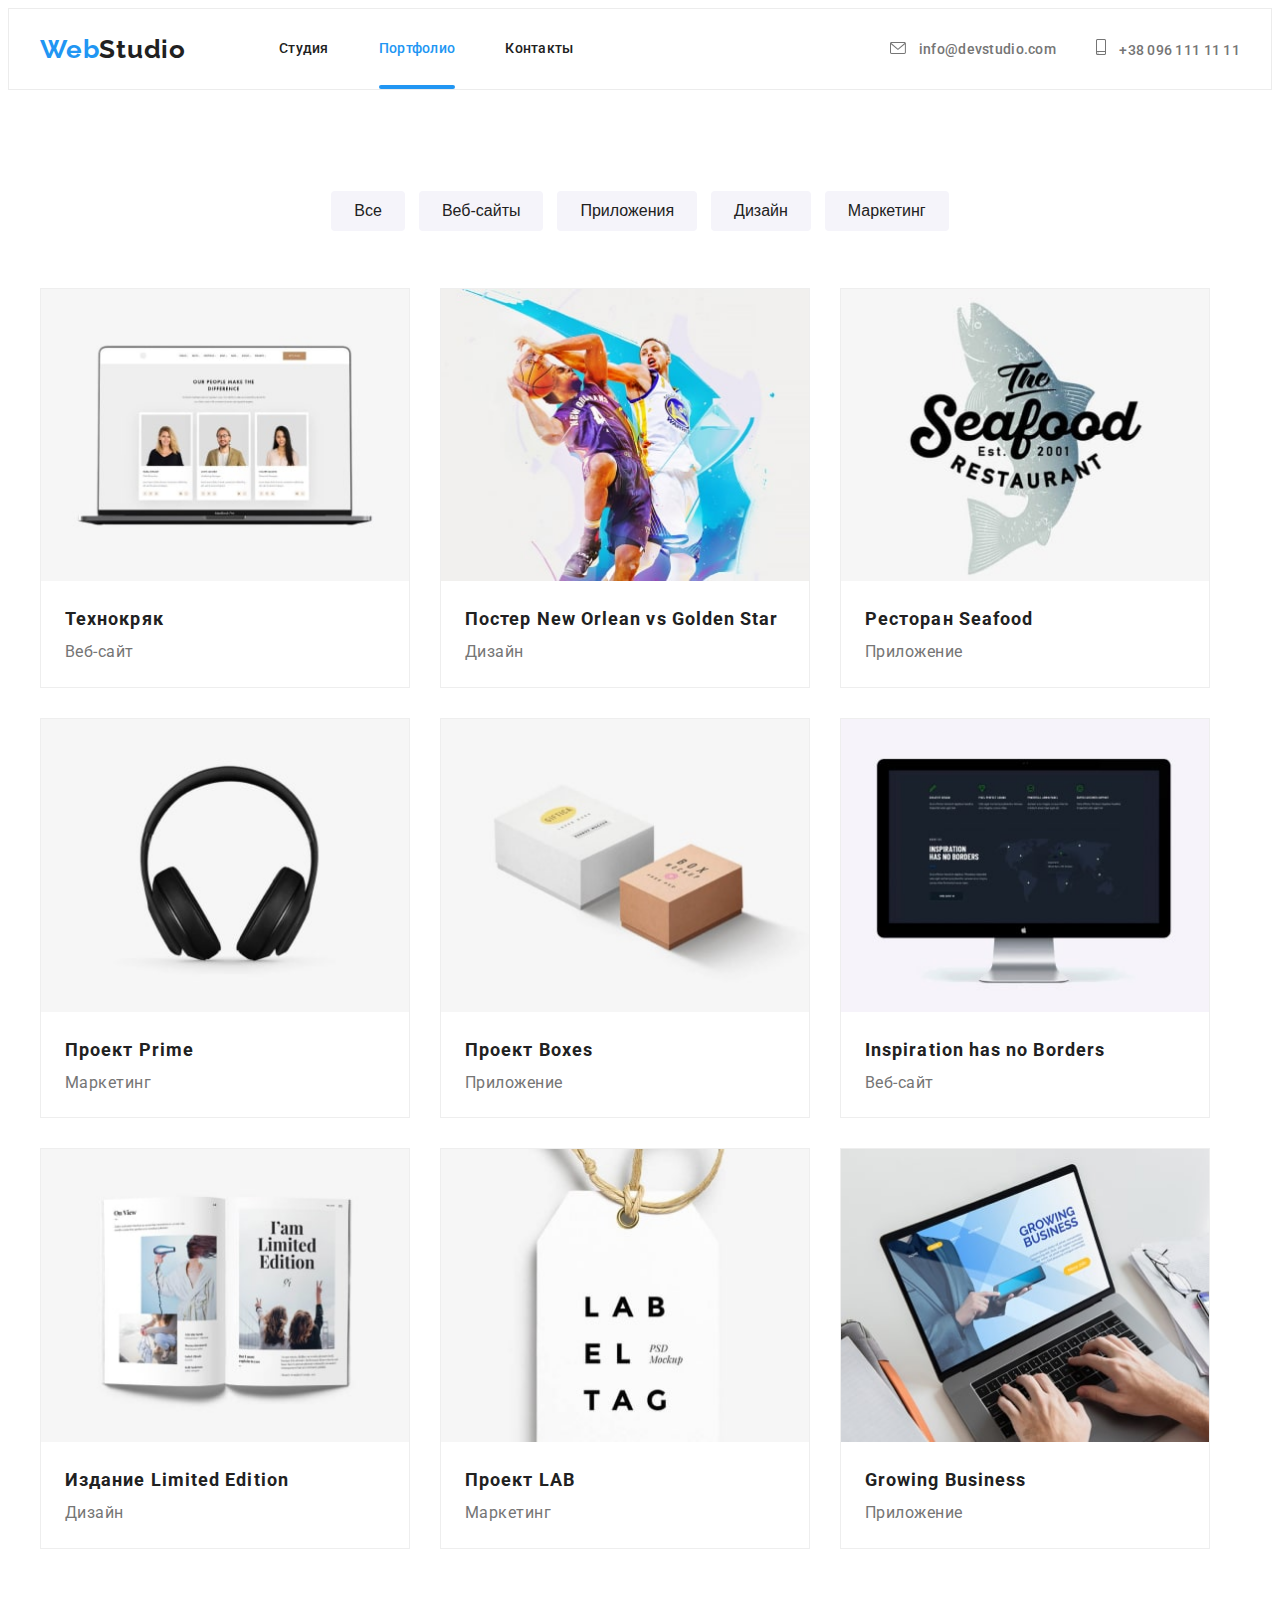
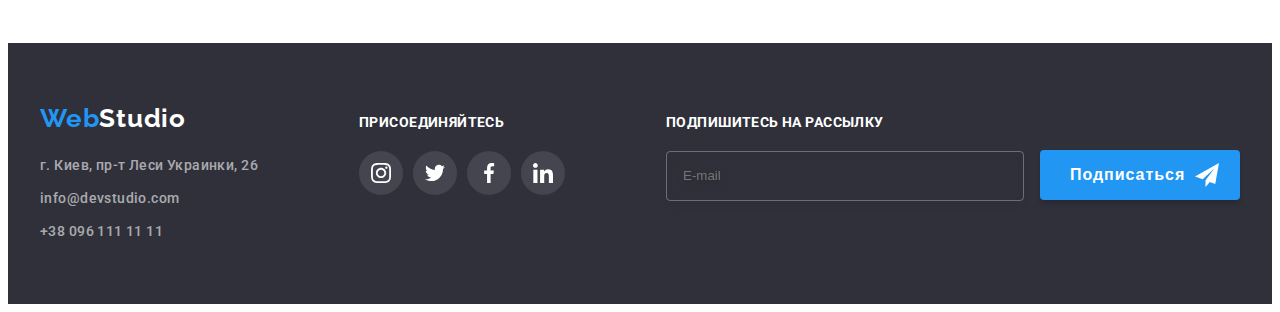
==== portfolio.html @ d4e0e96f "progress" ====
<!DOCTYPE html>
<html lang="ru">
<head>
    <meta charset="UTF-8">
    <meta http-equiv="X-UA-Compatible" content="IE=edge">
    <meta name="viewport" content="width=device-width, initial-scale=1.0">
    <title>WebStudio</title>
    <link rel="preconnect" href="https://fonts.googleapis.com">
    <link rel="preconnect" href="https://fonts.gstatic.com" crossorigin>
    <link
        href="https://fonts.googleapis.com/css2?family=Raleway:wght@700&family=Roboto:wght@400;500;700;900&display=swap"
        rel="stylesheet">
        <link rel="stylesheet" href="https://cdnjs.cloudflare.com/ajax/libs/modern-normalize/1.1.0/modern-normalize.min.css"
            integrity="sha512-wpPYUAdjBVSE4KJnH1VR1HeZfpl1ub8YT/NKx4PuQ5NmX2tKuGu6U/JRp5y+Y8XG2tV+wKQpNHVUX03MfMFn9Q=="
            crossorigin="anonymous" referrerpolicy="no-referrer" />
    <link rel="stylesheet" href="./css/main.min.css">
</head>
    <body class="body">
        <!----------------------------HEADER---------------------------->
        <header class="header">
            <nav class="header__container container">
                <a class="logo">Web<span class="logo__dark">Studio</span></a>
                <ul class="menu-nav">
                    <li class="menu-nav__item"><a href="./index.html" class="menu-nav__link">Студия</a></li>
                    <li class="menu-nav__item"><a href="" class="menu-nav__link --current">Портфолио</a></li>
                    <li class="menu-nav__item"><a href="" class="menu-nav__link">Контакты</a></li>
                </ul>
                <ul class="contacts">
                    <li class="contacts__item">
                        <a class="contacts__link" href="mailto:info@devstudio.com">
                            <svg class="contacts__icon" width=16px height=12px>
                                <use href="./images/icons.svg#icon-envelope"></use>
                            </svg>
                            info@devstudio.com
                        </a>
                    </li>
                    <li class="contacts__item">
                        <a class="contacts__link" href="tel:+380961111111">
                            <svg class="contacts__icon" width=10 height=16>
                                <use href="./images/icons.svg#icon-smartphone"></use>
                            </svg>
                            +38 096 111 11 11
                        </a>
                    </li>
                </ul>
                <button class="open-menu-btn">
                    <svg width=40px height=40px aria-label="Переключатель мобильного меню">
                        <use class="icon-menu" href="./images/icons.svg#icon-menu"></use>
                    </svg>
                </button>
            </nav>
            <div class="mob-menu is-hidden">
                <div class="container">
                    <div class="top-mob-menu">
                        <button class="close-menu-btn">
                            <svg width=40px height=40px aria-label="Переключатель мобильного меню">
                                <use class="icon-menu" href="./images/icons.svg#icon-close"></use>
                            </svg>
                        </button>
                        <ul class="mob-menu__list">
                            <li class="mob-menu__item"><a href="./index.html" class="mob-menu__link">Студия</a></li>
                            <li class="mob-menu__item"><a href="" class="mob-menu__link --current">Портфолио</a></li>
                            <li class="mob-menu__item"><a href="" class="mob-menu__link">Контакты</a></li>
                        </ul>
                    </div>
                    <div class="bottom-mob-menu">
                        <ul class="mob-contacts__list">
                            <li class="mob-contacts__item">
                                <a class="mob-contacts__link" href="tel:+380961111111">
                                    <span class="mob-contacts__tel"> +38 096 111 11 11</span>
                                </a>
                            </li>
                            <li class="mob-contacts__item">
                                <a class="mob-contacts__link" href="mailto:info@devstudio.com">
                                    info@devstudio.com
                                </a>
                            </li>
                        </ul>
                        <ul class="mob-soc__list">
                            <li class="mob-soc__item">
                                <a class="mob-soc__link" href="">Instagram</a>
                            </li>
                            <li class="mob-soc__item">
                                <a class="mob-soc__link" href="">Twitter</a>
                            </li>
                            <li class="mob-soc__item">
                                <a class="mob-soc__link" href="">Facebook</a>
                            </li>
                            <li class="mob-soc__item">
                                <a class="mob-soc__link" href="">Linkedin</a>
                            </li>
                        </ul>
                    </div>
                </div>
            </div>
        </header>
        <!----------------------------FUNCTIONS---------------------------->
            <section class="section">
                <div class="container">
                    <h1 class="hidden-title">Функции</h1>
                    <ul class="functions">
                        <li class="functions__item"><button class="functions__button" type="button">Все</button></li>
                        <li class="functions__item"><button class="functions__button" type="button">Веб-сайты</button></li>
                        <li class="functions__item"><button class="functions__button" type="button">Приложения</button></li>
                        <li class="functions__item"><button class="functions__button" type="button">Дизайн</button></li>
                        <li class="functions__item"><button class="functions__button" type="button">Маркетинг</button></li>
                    </ul>
                    <!----------------------------PROJECTS---------------------------->
                    
                    <ul class="projects">
                        <li class="projects__item">
                            <a href="" class="projects__link" type="button">
                                <div class="projects__wrap">
                                    <picture>
                                <source srcset="
                                    ./images/webpage-img.jpg 1x,
                                    ./images/project1-2x.jpg 2x
                                    " 
                                    media="(min-with:1200px)" />
                                <source srcset="
                                    ./images/project1-tab-1x.jpg 1x,
                                    ./images/project1-tab-2x.jpg 2x" 
                                    media="(min-with:768px)" />
                                <source srcset="
                                    ./images/project1-mob-1x.jpg 1x,
                                    ./images/project1-mob-2x.jpg 2x" 
                                    media="(min-with:320px)" />
                            </picture>
                                    <img 
                                    srcset="
                                    ./images/webpage-img.jpg 1x,
                                    ./images/project1-2x.jpg 2x"
                                    src="./images/webpage-img.jpg" alt="Веб-сайт" width="370" height="294">
                                    <p class="projects__description-text">Lorem ipsum, dolor sit amet consectetur adipisicing elit.
                                        Molestiae laudantium minus enim natus suscipit illum.
                                        Odio eum asperiores necessitatibus!</p>
                                </div>
                                <div class="projects__feature">
                                    <h3 class="projects__title">Технокряк</h3>
                                    <p class="projects__text">Веб-сайт</p>
                                </div>
                            </a>
                        </li>
                        <li class="projects__item">
                            <a href="" class="projects__link" type="button">
                                <div class="projects__wrap">
                                    <picture>
                                <source srcset="
                                    ./images/design-img.jpg 1x,
                                    ./images/project2-2x.jpg 2x
                                    " 
                                    media="(min-with:1200px)" />
                                <source srcset="
                                    ./images/project2-tab-1x.jpg 1x,
                                    ./images/project2-tab-2x.jpg 2x" 
                                    media="(min-with:768px)" />
                                <source srcset="
                                    ./images/project2-mob-1x.jpg 1x,
                                    ./images/project2-mob-2x.jpg 2x" 
                                    media="(min-with:320px)" />
                            </picture>
                                    <img 
                                    srcset="
                                    ./images/design-img.jpg 1x,
                                    ./images/project2-2x.jpg 2x"
                                    src="./images/design-img.jpg" alt="Дизайн" width="370" height="294">
                                    <p class="projects__description-text">Lorem ipsum, dolor sit amet consectetur adipisicing elit.
                                        Molestiae laudantium minus enim natus suscipit illum.
                                        Odio eum asperiores necessitatibus!</p>
                                </div>
                                <div class="projects__feature">
                                    <h3 class="projects__title">Постер New Orlean vs Golden Star</h3>
                                    <p class="projects__text">Дизайн</p>
                                </div>
                            </a>
                        </li>
                        <li class="projects__item">
                            <a href="" class="projects__link" type="button">
                                <div class="projects__wrap">
                                    <picture>
                                <source srcset="
                                    ./images/app-img.jpg 1x,
                                    ./images/project3-2x.jpg 2x
                                    " 
                                    media="(min-with:1200px)" />
                                <source srcset="
                                    ./images/project3-tab-1x.jpg 1x,
                                    ./images/project3-tab-2x.jpg 2x" 
                                    media="(min-with:768px)" />
                                <source srcset="
                                    ./images/project3-mob-1x.jpg 1x,
                                    ./images/project3-mob-2x.jpg 2x" 
                                    media="(min-with:320px)" />
                            </picture>
                                    <img 
                                    srcset="
                                    ./images/app-img.jpg 1x,
                                    ./images/project3-2x.jpg 2x"
                                    src="./images/app-img.jpg" alt="Приложение" width="370" height="294">
                                    <p class="projects__description-text">Lorem ipsum, dolor sit amet consectetur adipisicing elit.
                                        Molestiae laudantium minus enim natus suscipit illum.
                                        Odio eum asperiores necessitatibus!</p>
                                </div>
                                <div class="projects__feature">
                                    <h3 class="projects__title">Ресторан Seafood</h3>
                                    <p class="projects__text">Приложение</p>
                                </div>
                            </a>
                        </li>
                        <li class="projects__item">
                            <a href="" class="projects__link" type="button">
                                <div class="projects__wrap">
                                    <picture>
                                <source srcset="
                                    ./images/marketing-img.jpg 1x,
                                    ./images/project4-2x.jpg 2x
                                    " 
                                    media="(min-with:1200px)" />
                                <source srcset="
                                    ./images/project4-tab-1x.jpg 1x,
                                    ./images/project4-tab-2x.jpg 2x" 
                                    media="(min-with:768px)" />
                                <source srcset="
                                    ./images/project4-mob-1x.jpg 1x,
                                    ./images/project4-mob-2x.jpg 2x" 
                                    media="(min-with:320px)" />
                            </picture>
                                    <img 
                                    srcset="
                                    ./images/marketing-img.jpg 1x,
                                    ./images/project4-2x.jpg 2x"
                                    src="./images/marketing-img.jpg" alt="Маркетинг" width="370" height="294">
                                    <p class="projects__description-text">Lorem ipsum, dolor sit amet consectetur adipisicing elit.
                                        Molestiae laudantium minus enim natus suscipit illum.
                                        Odio eum asperiores necessitatibus!</p>
                                </div>
                                <div class="projects__feature">
                                    <h3 class="projects__title">Проект Prime</h3>
                                    <p class="projects__text">Маркетинг</p>
                                </div>
                            </a>
                        </li>
                        <li class="projects__item">
                            <a href="" class="projects__link" type="button">
                                <div class="projects__wrap">
                                    <picture>
                                <source srcset="
                                    ./images/app2-img.jpg 1x,
                                    ./images/project5-2x.jpg 2x
                                    " 
                                    media="(min-with:1200px)" />
                                <source srcset="
                                    ./images/project5-tab-1x.jpg 1x,
                                    ./images/project5-tab-2x.jpg 2x" 
                                    media="(min-with:768px)" />
                                <source srcset="
                                    ./images/project5-mob-1x.jpg 1x,
                                    ./images/project5-mob-2x.jpg 2x" 
                                    media="(min-with:320px)" />
                            </picture>
                                    <img 
                                    srcset="
                                    ./images/app2-img.jpg 1x,
                                    ./images/project5-2x.jpg 2x"
                                    src="./images/app2-img.jpg" alt="Приложение" width="370" height="294">
                                    <p class="projects__description-text">Lorem ipsum, dolor sit amet consectetur adipisicing elit.
                                        Molestiae laudantium minus enim natus suscipit illum.
                                        Odio eum asperiores necessitatibus!</p>
                                </div>
                                <div class="projects__feature">
                                    <h3 class="projects__title">Проект Boxes</h3>
                                    <p class="projects__text">Приложение</p>
                                </div>
                            </a>
                        </li>
                        <li class="projects__item">
                            <a href="" class="projects__link" type="button">
                                <div class="projects__wrap">
                                    <picture>
                                <source srcset="
                                    ./images/webpage2-img.jpg 1x,
                                    ./images/project6-2x.jpg 2x
                                    " 
                                    media="(min-with:1200px)" />
                                <source srcset="
                                    ./images/project6-tab-1x.jpg 1x,
                                    ./images/project6-tab-2x.jpg 2x" 
                                    media="(min-with:768px)" />
                                <source srcset="
                                    ./images/project6-mob-1x.jpg 1x,
                                    ./images/project6-mob-2x.jpg 2x" 
                                    media="(min-with:320px)" />
                            </picture>
                                    <img 
                                    srcset="
                                    ./images/webpage2-img.jpg 1x,
                                    ./images/project6-2x.jpg 2x"
                                    src="./images/webpage2-img.jpg" alt="Ольга Репина" width="370" height="294">
                                    <p class="projects__description-text">Lorem ipsum, dolor sit amet consectetur adipisicing elit.
                                        Molestiae laudantium minus enim natus suscipit illum.
                                        Odio eum asperiores necessitatibus!</p>
                                </div>
                                <div class="projects__feature">
                                    <h3 class="projects__title">Inspiration has no Borders</h3>
                                    <p class="projects__text">Веб-сайт</p>
                                </div>
                            </a>
                        </li>
                        <li class="projects__item">
                            <a href="" class="projects__link" type="button">
                                <div class="projects__wrap">
                                    <picture>
                                <source srcset="
                                    ./images/design2-img.jpg 1x,
                                    ./images/project7-2x.jpg 2x
                                    " 
                                    media="(min-with:1200px)" />
                                <source srcset="
                                    ./images/project7-tab-1x.jpg 1x,
                                    ./images/project7-tab-2x.jpg 2x" 
                                    media="(min-with:768px)" />
                                <source srcset="
                                    ./images/project7-mob-1x.jpg 1x,
                                    ./images/project7-mob-2x.jpg 2x" 
                                    media="(min-with:320px)" />
                            </picture>
                                    <img 
                                    srcset="
                                    ./images/design2-img.jpg 1x,
                                    ./images/project7-2x.jpg 2x"
                                    src="./images/design2-img.jpg" alt="Дизайн" width="370" height="294">
                                    <p class="projects__description-text">Lorem ipsum, dolor sit amet consectetur adipisicing elit.
                                        Molestiae laudantium minus enim natus suscipit illum.
                                        Odio eum asperiores necessitatibus!</p>
                                </div>
                                <div class="projects__feature">
                                    <h3 class="projects__title">Издание Limited Edition</h3>
                                    <p class="projects__text">Дизайн</p>
                                </div>
                            </a>
                        </li>
                        <li class="projects__item">
                            <a href="" class="projects__link" type="button">
                                <div class="projects__wrap">
                                    <picture>
                                <source srcset="
                                    ./images/marketing2-img.jpg 1x,
                                    ./images/project8-2x.jpg 2x
                                    " 
                                    media="(min-with:1200px)" />
                                <source srcset="
                                    ./images/project8-tab-1x.jpg 1x,
                                    ./images/project8-tab-2x.jpg 2x" 
                                    media="(min-with:768px)" />
                                <source srcset="
                                    ./images/project8-mob-1x.jpg 1x,
                                    ./images/project8-mob-2x.jpg 2x" 
                                    media="(min-with:320px)" />
                            </picture>
                                    <img 
                                    srcset="
                                    ./images/marketing2-img.jpg 1x,
                                    ./images/project8-2x.jpg 2x"
                                    src="./images/marketing2-img.jpg" alt="Маркетинг" width="370" height="294">
                                    <p class="projects__description-text">Lorem ipsum, dolor sit amet consectetur adipisicing elit.
                                        Molestiae laudantium minus enim natus suscipit illum.
                                        Odio eum asperiores necessitatibus!</p>
                                </div>
                                <div class="projects__feature">
                                    <h3 class="projects__title">Проект LAB</h3>
                                    <p class="projects__text">Маркетинг</p>
                                </div>
                            </a>
                        </li>
                        <li class="projects__item">
                            <a href="" class="projects__link" type="button">
                                <div class="projects__wrap">
                                    <picture>
                                <source srcset="
                                    ./images/app3-img.jpg 1x,
                                    ./images/project9-2x.jpg 2x
                                    " 
                                    media="(min-with:1200px)" />
                                <source srcset="
                                    ./images/project9-tab-1x.jpg 1x,
                                    ./images/project9-tab-2x.jpg 2x" 
                                    media="(min-with:768px)" />
                                <source srcset="
                                    ./images/project9-mob-1x.jpg 1x,
                                    ./images/project9-mob-2x.jpg 2x" 
                                    media="(min-with:320px)" />
                            </picture>
                                    <img                                    
                                    srcset="
                                    ./images/app3-img.jpg 1x,
                                    ./images/project9-2x.jpg 2x"
                                    src="./images/app3-img.jpg" alt="Приложение" width="370" height="294">
                                    <p class="projects__description-text">Lorem ipsum, dolor sit amet consectetur adipisicing elit.
                                        Molestiae laudantium minus enim natus suscipit illum.
                                        Odio eum asperiores necessitatibus!</p>
                                </div>
                                <div class="projects__feature">
                                    <h3 class="projects__title">Growing Business</h3>
                                    <p class="projects__text">Приложение</p>
                                </div>
                            </a>
                        </li>
                    </ul>
                    </div>
                    </section>
            <!----------------------------ADDRESS---------------------------->
            <footer class="footer">
                <div class="container">
                    <div class="address">
                        <address>
                            <a class="address__title">Web<span class="address__title-studio">Studio</span></a>
                            <ul class="address__list">
                                <li class="address__item">
                                    <a class="address__link" href="https://goo.gl/maps/WsUC1m7or1tppbLx8" target="blank"
                                        rel="noopener noreferrer"><span class="adress__geo">г. Киев, пр-т Леси Украинки, 26 </span></a>
                                </li>
                                <li class="address__item">
                                    <a class="address__link" href="mailto:info@devstudio.com">info@devstudio.com</a>
                                </li>
                                <li class="address__item">
                                    <a class="address__link" href="tel:+380961111111">+38 096 111 11 11</a>
                                </li>
                            </ul>
                        </address>
                    </div>
                    <div class="soclink">
                        <h3 class="soclink__main-title">присоединяйтесь</h3>
                        <ul class="soclink__list">
                            <li class="soclink__item">
                                <a href="" class="soclink__link">
                                    <svg class="soclink__icon" width="20" height="20">
                                        <use href="./images/icons.svg#icon-instagram"></use>
                                    </svg>
                                </a>
                            </li>
                            <li class="soclink__item">
                                <a href="" class="soclink__link">
                                    <svg class="soclink__icon" width="20" height="20">
                                        <use href="./images/icons.svg#icon-twitter"></use>
                                    </svg>
                                </a>
                            </li>
                            <li class="soclink__item">
                                <a href="" class="soclink__link">
                                    <svg class="soclink__icon" width="20" height="20">
                                        <use href="./images/icons.svg#icon-facebook"></use>
                                    </svg>
                                </a>
                            </li>
                            <li class="soclink__item">
                                <a href="" class="soclink__link">
                                    <svg class="soclink__icon" width="20" height="20">
                                        <use href="./images/icons.svg#icon-linkedin"></use>
                                    </svg>
                                </a>
                            </li>
                        </ul>
                    </div>
                    <div class="e-mail">
                        <h3 class="e-mail__title">Подпишитесь на рассылку</h3>
                        <form class="subscribe">
                            <input type="email" name="email" class="subscribe__input" placeholder="E-mail">
                            <button class="subscribe__button" type="btn subscribe-btn">Подписаться
                                <svg class="subscribe__icon" width=24 height=24>
                                    <use href="./images/icons.svg#icon-send"></use>
                                </svg></button>
                        </form>
                    </div>
                </div>
            </footer>
            <script src="./js/menu.js"></script>
    </body>
</html>
---- css/main.min.css ----
:root{--webstudio-color: #2196f3;--menu-item-color: #212121;--header-adress-color: #757575;--hero-pre-title-color: #ffffff;--button-title-color: #ffffff;--qualities-title-color: #212121;--qualities-text-color: #757575;--about-title-color: #212121;--team-title-color: #212121;--employe-title-color: #212121;--employe-profession-color: #757575;--adress-geo-color: #ffffff;--footer-adress-color: rgba(255, 255, 255, 0.6);--menu-button-color: #212121;--all-item-name-color: #212121;--all-item-type: #757575}h1,h2,h3,p{margin:0px}img{display:block;max-width:100%;height:auto}body{font-family:"Roboto", sans-serif}ul{list-style:none;padding:0;margin:0}.container{width:100%;padding-left:15px;padding-right:15px;margin-left:auto;margin-right:auto}@media screen and (min-width: 480px){.container{width:480px}}@media screen and (min-width: 768px){.container{width:768px}}@media screen and (min-width: 1200px){.container{width:1200px}}@media screen and (min-width: 480px){.section{padding-top:60px;padding-bottom:60px}}@media screen and (min-width: 768px){.section{padding-top:60px;padding-bottom:60px}}@media screen and (min-width: 1200px){.section{padding-top:94px;padding-bottom:94px}}.section__title{padding-bottom:30px;font-weight:700;font-size:36px;line-height:1.16;text-align:center;letter-spacing:0.03em;color:var(--about-title-color)}.no-padding{padding-top:0;padding-bottom:0}.backdrop{width:100vw;height:100vh;background-color:rgba(0,0,0,0.2);position:fixed;top:0;left:0;transition:opacity 250ms cubic-bezier(0.4, 0, 0.2, 1),visibility 250ms cubic-bezier(0.4, 0, 0.2, 1)}.backdrop.is-hidden .modal{transform:scale(1.5) rotate(270deg)}.is-hidden{visibility:hidden;opacity:0;pointer-events:none}.modal{padding:40px;width:450px;height:609px;background:#ffffff;box-shadow:0px 1px 3px rgba(0,0,0,0.12),0px 1px 1px rgba(0,0,0,0.14),0px 2px 1px rgba(0,0,0,0.2);border-radius:4px;position:absolute;top:50%;left:50%;transform:scale(1) rotate(0) translate(-50%, -50%);transition:transform 250ms cubic-bezier(0.4, 0, 0.2, 1)}@media screen and (min-width: 1200px){.modal{width:528px;height:581px}}.modal__close{cursor:pointer;position:absolute;top:10px;right:10px;width:30px;height:30px;background-color:transparent;border:1px solid rgba(0,0,0,0.1);border-radius:50%;display:flex;align-items:center;justify-content:center;transition:fill 250ms cubic-bezier(0.4, 0, 0.2, 1)}.modal__close:hover,.modal__close:focus{fill:#2196f3}.modal__title{margin-bottom:12px;font-weight:600;font-size:20px;line-height:23px;text-align:center;letter-spacing:0.03em;color:#212121}.modal-field{margin-bottom:10px}.modal-field__input-text{font-size:12px;display:block;margin-bottom:4px;color:#757575}.modal-field__input-wrap{position:relative}.modal-field__input{width:100%;height:40px;border:1px solid rgba(33,33,33,0.2);border-radius:4px;outline:none;box-sizing:border-box;padding-left:42px;padding-right:10px;background-color:transparent;transition:border-color 250ms cubic-bezier(0.4, 0, 0.2, 1)}.modal-field__input:focus{border-color:#2196f3}.modal-field__input:focus+.modal-field__icon{fill:#2196f3}.modal-field__icon{position:absolute;left:15px;top:50%;transform:translateY(-50%);transition:fill 250ms cubic-bezier(0.4, 0, 0.2, 1)}.field-comment{margin-bottom:20px}.field-comment__input-text{font-size:12px;display:block;margin-bottom:4px;color:#757575}.field-comment__comment-text{display:block;outline:none;padding:12px 16px;width:100%;height:120px;border:1px solid rgba(33,33,33,0.2);box-sizing:border-box;border-radius:4px;resize:none;transition:border-color 250ms cubic-bezier(0.4, 0, 0.2, 1)}.field-comment__comment-text:focus{border-color:#2196f3}.field-comment__comment-text::placeholder{font-size:14px;color:rgba(117,117,117,0.5)}.checkbox{margin-bottom:30px}.checkbox__check:checked+.checkbox__check-text span{background-color:#2196f3;border:none}.checkbox__check.visually-hidden{position:absolute;white-space:nowrap;width:1px;height:1px;overflow:hidden;border:0;padding:0;clip:rect(0 0 0 0);clip-path:inset(50%);margin:-1px}.checkbox__check-text{display:flex;font-size:12px;color:#757575;align-items:center;justify-content:center}.checkbox__check-text span{width:16px;height:15px;border:2px solid #000000;margin-right:5px;border-radius:2px;display:flex;align-items:center;justify-content:center}@media screen and (min-width: 1200px){.checkbox__check-text{font-size:14px}}.checkbox__link{color:#2196f3;text-decoration:underline}.checkbox__icon-check{fill:#ffffff}.button{margin:0 auto;cursor:pointer;display:block;border:1px solid transparent;border-radius:4px;padding:10px 32px;min-width:200px;min-height:50px;color:var(--button-title-color);background-color:#2196f3;font-weight:700;font-size:16px;line-height:1.87;letter-spacing:0.06em;transition:box-shadow 250ms cubic-bezier(0.4, 0, 0.2, 1)}.button:hover,.button:focus{box-shadow:0px 4px 4px rgba(0,0,0,0.15)}.header{background-color:#ffffff;border:1px solid #ececec}.header__container{display:flex;align-items:center}.logo{padding-top:16px;padding-bottom:16px;font-family:Raleway;font-weight:700;font-size:26px;line-height:1.19;letter-spacing:0.03em;color:var(--webstudio-color)}.logo__dark{color:#212121}.menu-nav{display:flex}@media screen and (max-width: 767px){.menu-nav{display:none}}@media screen and (min-width: 768px){.menu-nav{margin-left:88px}}@media screen and (min-width: 1200px){.menu-nav{margin-left:93px}}.menu-nav__item+.menu-nav__item{margin-left:50px}.menu-nav__link{text-decoration:none;padding:32px 0;font-weight:500;font-size:14px;line-height:1.14;letter-spacing:0.02em;color:var(--menu-item-color);display:block;position:relative;transition:color 250ms cubic-bezier(0.4, 0, 0.2, 1)}.menu-nav__link.--current{color:#2196f3}.menu-nav__link.--current::after{content:"";width:100%;height:4px;background-color:#2196f3;border-radius:2px;position:absolute;left:0;bottom:0}.menu-nav__link:hover,.menu-nav__link:focus{font-weight:500;font-size:14px;line-height:1.14;letter-spacing:0.02em;color:#2196f3}.contacts{margin:-10px;margin-left:auto}@media screen and (max-width: 767px){.contacts{display:none}}@media screen and (min-width: 1200px){.contacts{display:flex}}.contacts__item{margin:10px}@media screen and (min-width: 1200px){.contacts__item+.contacts__item{margin-left:30px}}.contacts__link{text-decoration:none;font-weight:500;font-size:14px;line-height:1.14;letter-spacing:0.02em;color:var(--header-adress-color);transition:color 250ms cubic-bezier(0.4, 0, 0.2, 1)}.contacts__link:hover,.contacts__link:focus{font-weight:500;font-size:14px;line-height:1.14;letter-spacing:0.02em;color:#2196f3}.contacts__icon{margin-right:10px;fill:currentColor;transition:fill 250ms cubic-bezier(0.4, 0, 0.2, 1)}.contacts__icon:hover{fill:currentColor}.open-menu-btn{cursor:pointer;display:inline-flex;margin-left:auto;padding:0;border:none;background-color:transparent}.open-menu-btn:hover,.open-menu-btn:focus{fill:#2196f3}@media screen and (min-width: 767px){.open-menu-btn{display:none}}.mob-menu{position:fixed;background-color:#fff;width:100vw;height:100vh;top:0;z-index:5}.mob-menu .container{display:flex;flex-direction:column;justify-content:space-between;height:100%;padding:10px 15px 48px 40px}.close-menu-btn{cursor:pointer;display:block;margin-left:auto;border:none;background-color:transparent;padding:0}.close-menu-btn:hover,.close-menu-btn:focus{fill:#2196f3}.mob-menu__item+.mob-menu__item{padding-top:32px}.mob-menu__link{text-decoration:none;font-weight:500;font-size:40px;line-height:47px;letter-spacing:0.02em;color:#212121}.mob-menu__link.--current{color:#2196f3}.mob-contacts__item+.mob-contacts__item{padding-top:32px}.mob-contacts__link{text-decoration:none;font-weight:500;font-size:24px;line-height:28px;letter-spacing:0.02em;color:#757575}.mob-contacts__tel{font-weight:500;font-size:34px;line-height:40px;letter-spacing:0.02em;color:#2196f3}.mob-soc__list{display:flex;margin-top:64px}.mob-soc__item{padding:-10px}.mob-soc__item+.mob-soc__item{border-left:1px solid rgba(33,33,33,0.2)}.mob-soc__link{padding:0px 10px;font-weight:500;font-size:18px;line-height:22px;letter-spacing:0.02em;color:#2196f3;text-decoration:none}.hero{padding:0px 0px 0px 0px;text-align:center;padding-top:200px;margin-left:auto;margin-right:auto;background-image:linear-gradient(rgba(47,48,58,0.4), rgba(47,48,58,0.4)),url(../images/hero-bg-mob-1x-min.png);background-repeat:no-repeat;background-position:center;background-size:cover;max-height:400px;padding:118px 0px}@media (min-device-pixel-ratio: 2), (min-resolution: 192dpi), (min-resolution: 2dppx){.hero{background-image:url(../images/hero-bg-mob-2x-min.png)}}@media screen and (min-width: 768px){.hero{background-image:url(../images/hero-bg-tab-1x-min.png)}}@media screen and (min-width: 768px) and (min-device-pixel-ratio: 2), screen and (min-width: 768px) and (min-resolution: 192dpi), screen and (min-width: 768px) and (min-resolution: 2dppx){.hero{background-image:url(../images/hero-bg-tab-2x-min.png)}}@media screen and (min-width: 1200px){.hero{background-image:url(../images/hero-bg-1x.jpg)}}@media screen and (min-width: 1200px) and (min-device-pixel-ratio: 2), screen and (min-width: 1200px) and (min-resolution: 192dpi), screen and (min-width: 1200px) and (min-resolution: 2dppx){.hero{background-image:url(../images/hero-bg-2x-min.png)}}.hero__title{font-weight:900;color:var(--hero-pre-title-color);font-size:26px;line-height:1.62}@media screen and (min-width: 1200px){.hero__title{font-size:44px;line-height:1.36}}.hero__button{margin-top:30px;cursor:pointer;display:inline-block;border:1px solid transparent;border-radius:4px;box-shadow:0px 4px 4px rgba(0,0,0,0.15);padding:10px 32px;min-width:200px;min-height:50px;color:var(--button-title-color);background-color:#2196f3;font-weight:700;font-size:16px;line-height:1.87}.hidden__title{position:absolute;white-space:nowrap;width:1px;height:1px;overflow:hidden;border:0;padding:0;clip:rect(0 0 0 0);clip-path:inset(50%);margin:-1px}@media screen and (min-width: 480px){.features{width:480px;margin:-30px -15px}}@media screen and (min-width: 768px){.features{width:768px;display:flex;flex-wrap:wrap;margin:-15px}}@media screen and (min-width: 1200px){.features{width:1200px;display:flex;margin:-15px}}.features__image{display:flex;width:100%;height:120px;background:#f5f4fa;border-radius:4px;align-items:center;justify-content:center;margin-bottom:30px}@media screen and (min-width: 480px){.features__item{width:calc(100% / 1 - 30px);margin:30px 15px}}@media screen and (min-width: 768px){.features__item{width:calc(100% / 2 - 30px);margin:15px}}@media screen and (min-width: 1200px){.features__item{width:calc(100% / 4 - 30px);margin:15px}}.features__title{margin-top:30px;margin-bottom:10px;font-weight:700;font-size:14px;line-height:1.14;letter-spacing:0.03em;text-transform:uppercase;color:var(--qualities-title-color)}@media screen and (min-width: 480px){.features__title{text-align:center}}@media screen and (min-width: 768px){.features__title{text-align:left}}@media screen and (min-width: 1200px){.features__title{text-align:left}}.features__text{margin-bottom:0px;font-weight:400;font-size:14px;line-height:1.71;letter-spacing:0.03em;color:var(--qualities-text-color)}.about__section{padding-top:0px}@media screen and (max-width: 1199px){.about__section{display:none}}.about{display:flex}.about__item{position:relative}.about__item+.about__item{margin-left:30px}.about__img{display:block;max-width:100%}.about__label{display:flex;align-items:center;justify-content:center;position:absolute;bottom:0;left:0;width:100%;height:70px;background:rgba(47,48,58,0.8)}.about__title{font-weight:700;font-size:14px;line-height:1.14;letter-spacing:0.03em;text-align:center;text-transform:uppercase;color:#ffffff}.team-section{background:#f5f4fa}.team{margin:-30px -15px}@media screen and (min-width: 480px){.team{width:480px}}@media screen and (min-width: 768px){.team{margin:-15px;width:768px;display:flex;flex-wrap:wrap}}@media screen and (min-width: 1200px){.team{width:1200px;display:flex}}.team__item{margin:30px 15px}@media screen and (min-width: 480px){.team__item{width:calc(100% / 1 - 30px)}}@media screen and (min-width: 768px){.team__item{width:calc(100% / 2 - 30px);margin:15px}}@media screen and (min-width: 1200px){.team__item{width:calc(100% / 4 - 30px)}}.team__img{width:100%}.team__employe{background:#ffffff;padding-top:30px;padding-bottom:30px;box-shadow:0px 1px 3px rgba(0,0,0,0.12),0px 1px 1px rgba(0,0,0,0.14),0px 2px 1px rgba(0,0,0,0.2);border-radius:0px 0px 4px 4px}.team__title{margin-bottom:10px;font-weight:500;font-size:16px;line-height:1.18;text-align:center;letter-spacing:0.03em;color:var(--employe-title-color)}.team__text{margin-bottom:16px;font-weight:400;font-size:16px;line-height:1.18;text-align:center;letter-spacing:0.03em;color:var(--employe-profession-color)}.soclist{display:flex;justify-content:center}.soclist__item{width:44px;height:44px}.soclist__item+.soclist__item{margin-left:10px}.soclist__link{cursor:pointer;width:100%;height:100%;border-radius:50%;display:flex;align-items:center;justify-content:center;background-color:#ffffff;color:#afb1b8;transition:color 250ms cubic-bezier(0.4, 0, 0.2, 1),background-color 250ms cubic-bezier(0.4, 0, 0.2, 1)}.soclist__link:hover,.soclist__link:focus{color:#ffffff;background-color:#2196f3}.soclist__icon{fill:currentColor}@media screen and (min-width: 480px){.clients{width:480px;display:flex;flex-wrap:wrap;margin:-15px}}@media screen and (min-width: 768px){.clients{width:768px;display:flex;flex-wrap:wrap;margin:-15px}}@media screen and (min-width: 1200px){.clients{width:1200px;display:flex;margin:-15px}}@media screen and (min-width: 480px){.clients__item{width:calc(100% / 2 - 30px);height:92px;margin:15px}}@media screen and (min-width: 768px){.clients__item{width:calc(100% / 3 - 30px);height:92px;margin:15px}}@media screen and (min-width: 1200px){.clients__item{width:calc(100% / 6 - 30px);height:92px;margin:15px}}.clients__link{display:flex;width:100%;height:100%;color:#afb1b8;background-color:#ffffff;border:1px solid #afb1b8;border-radius:4px;align-items:center;justify-content:center;transition:color 250ms cubic-bezier(0.4, 0, 0.2, 1),background-color 250ms cubic-bezier(0.4, 0, 0.2, 1),border 250ms cubic-bezier(0.4, 0, 0.2, 1)}.clients__link:hover,.clients__link:focus{color:#2196f3;background-color:#ffffff;border:1px solid #2196f3}.clients__icon{fill:currentColor}.footer{padding:60px 0px;background:#2f303a;display:flex}.footer .container{align-items:baseline;text-align:center}@media screen and (min-width: 768px){.footer .container{display:flex;flex-wrap:wrap}}@media screen and (min-width: 1200px){.footer .container{text-align:left}}.address{flex-grow:1}@media screen and (min-width: 768px){.address{flex-grow:1}}.address__title{font-style:normal;font-family:Raleway;font-weight:700;font-size:26px;line-height:1.19;letter-spacing:0.03em;color:var(--webstudio-color)}.address__title-studio{color:#ffffff}.address__list{margin-top:20px}.address__item+.address__item{margin-top:9px}.address__link{text-decoration:none;font-style:normal;font-weight:500;font-size:14px;line-height:1.71;letter-spacing:0.03em;color:var(--footer-adress-color)}.address__geo{color:var(--adress-geo-color)}.soclink{margin:60px 0px;flex-grow:1}@media screen and (min-width: 1200px){.soclink{margin:0}}.soclink__main-title{font-weight:700;font-size:14px;line-height:1.14;letter-spacing:0.03em;text-transform:uppercase;color:#ffffff}.soclink__list{display:flex;margin-top:20px;justify-content:center}@media screen and (min-width: 1200px){.soclink__list{justify-content:inherit}}.soclink__icon{fill:currentColor}.soclink__item{width:44px;height:44px}.soclink__item+.soclink__item{margin-left:10px}.soclink__link{cursor:pointer;width:100%;height:100%;border-radius:50%;display:flex;align-items:center;justify-content:center;background-color:rgba(255,255,255,0.1);color:#ffffff;transition:color 250ms cubic-bezier(0.4, 0, 0.2, 1),background-color 250ms cubic-bezier(0.4, 0, 0.2, 1)}.soclink__link:hover,.soclink__link:focus{color:#ffffff;background-color:#2196f3}@media screen and (min-width: 768px){.e-mail{margin-left:auto;margin-right:auto;margin-top:60px}}@media screen and (min-width: 1200px){.e-mail{margin:0}}.e-mail__title{font-weight:700;font-size:14px;line-height:1.14;letter-spacing:0.03em;text-transform:uppercase;color:#ffffff}.subscribe__input{background-color:transparent;padding:15px 16px;margin:20px 0px;width:100%;height:50px;left:815px;top:2787px;border:1px solid rgba(255,255,255,0.3);box-sizing:border-box;filter:drop-shadow(0px 4px 4px rgba(0,0,0,0.15));border-radius:4px}@media screen and (min-width: 1200px){.subscribe__input{width:358px}}.e-input .input::placeholder{letter-spacing:0.03em;font-size:16px;color:#2f303a}.subscribe__button{align-items:center;padding-left:29px;cursor:pointer;display:inline-flex;border:1px solid transparent;border-radius:4px;box-shadow:0px 4px 4px rgba(0,0,0,0.15);min-width:200px;min-height:50px;background:#2196f3;color:#ffffff;font-weight:700;font-size:16px;line-height:30px;letter-spacing:0.06em}@media screen and (min-width: 1200px){.subscribe__button{margin-left:12px}}.subscribe__icon{margin-left:10px}.hidden-title{position:absolute;white-space:nowrap;width:1px;height:1px;overflow:hidden;border:0;padding:0;clip:rect(0 0 0 0);clip-path:inset(50%);margin:-1px}@media screen and (min-width: 480px){.functions{margin-bottom:40px;display:flex;flex-wrap:wrap}}@media screen and (min-width: 768px){.functions{margin-bottom:30px;display:flex;justify-content:center}}@media screen and (min-width: 1200px){.functions{margin-bottom:50px;display:flex;justify-content:center}}.functions__item{margin:7px}.functions__button{cursor:pointer;display:inline-block;border:1px solid transparent;border-radius:4px;padding:6px 22px;min-width:73px;min-height:38px;color:var(--menu-button-color);background-color:#f5f4fa;font-weight:500;font-size:16px;line-height:1.62;text-align:center;transition:color 250ms cubic-bezier(0.4, 0, 0.2, 1),background-color 250ms cubic-bezier(0.4, 0, 0.2, 1),box-shadow 250ms cubic-bezier(0.4, 0, 0.2, 1)}.functions__button:hover,.functions__button:focus{color:#ffffff;background-color:#2196f3;box-shadow:0px 3px 1px rgba(0,0,0,0.1),0px 1px 2px rgba(0,0,0,0.08),0px 2px 2px rgba(0,0,0,0.12)}@media screen and (min-width: 480px){.projects{width:480px;margin:-30px -15px}}@media screen and (min-width: 768px){.projects{width:768px;display:flex;flex-wrap:wrap;margin:-15px}}@media screen and (min-width: 1200px){.projects{width:1200px;display:flex;flex-wrap:wrap;margin:-15px}}.projects__item{margin-right:30px;margin-bottom:30px;background:#ffffff;border:1px solid #eeeeee;box-sizing:border-box}@media screen and (min-width: 480px){.projects__item{width:calc(100% / 1 - 30px);margin:30px 15px}}@media screen and (min-width: 768px){.projects__item{width:calc(100% / 2 - 30px);margin:15px}}@media screen and (min-width: 1200px){.projects__item{width:calc(100% / 3 - 30px);margin:15px}}.projects__link{text-decoration:none;transition:box-shadow 250ms cubic-bezier(0.4, 0, 0.2, 1)}.projects__link:hover .projects__description-text,.projects__link:focus .projects__description-text{transform:translateY(0)}.projects__link:hover,.projects__link:focus{box-shadow:0px 1px 1px rgba(0,0,0,0.12),0px 4px 4px rgba(0,0,0,0.06),1px 4px 6px rgba(0,0,0,0.16)}.projects__wrap{position:relative;overflow:hidden}.projects__img{width:100%;height:294px}.projects__description-text{position:absolute;top:0;left:0;font-size:18px;color:#ffffff;line-height:1.5;padding:40px 30px;background-color:rgba(33,150,243,0.9);height:101%;transform:translateY(100%);transition:transform 250ms cubic-bezier(0.4, 0, 0.2, 1)}.projects__feature{padding:20px 24px;background:#ffffff}.projects__title{font-weight:700;font-size:18px;line-height:2;letter-spacing:0.06em;color:var(--all-item-name-color)}.projects__text{font-weight:400;font-size:16px;line-height:1.87;letter-spacing:0.03em;color:var(--all-item-type)}
/*# sourceMappingURL=main.min.css.map */
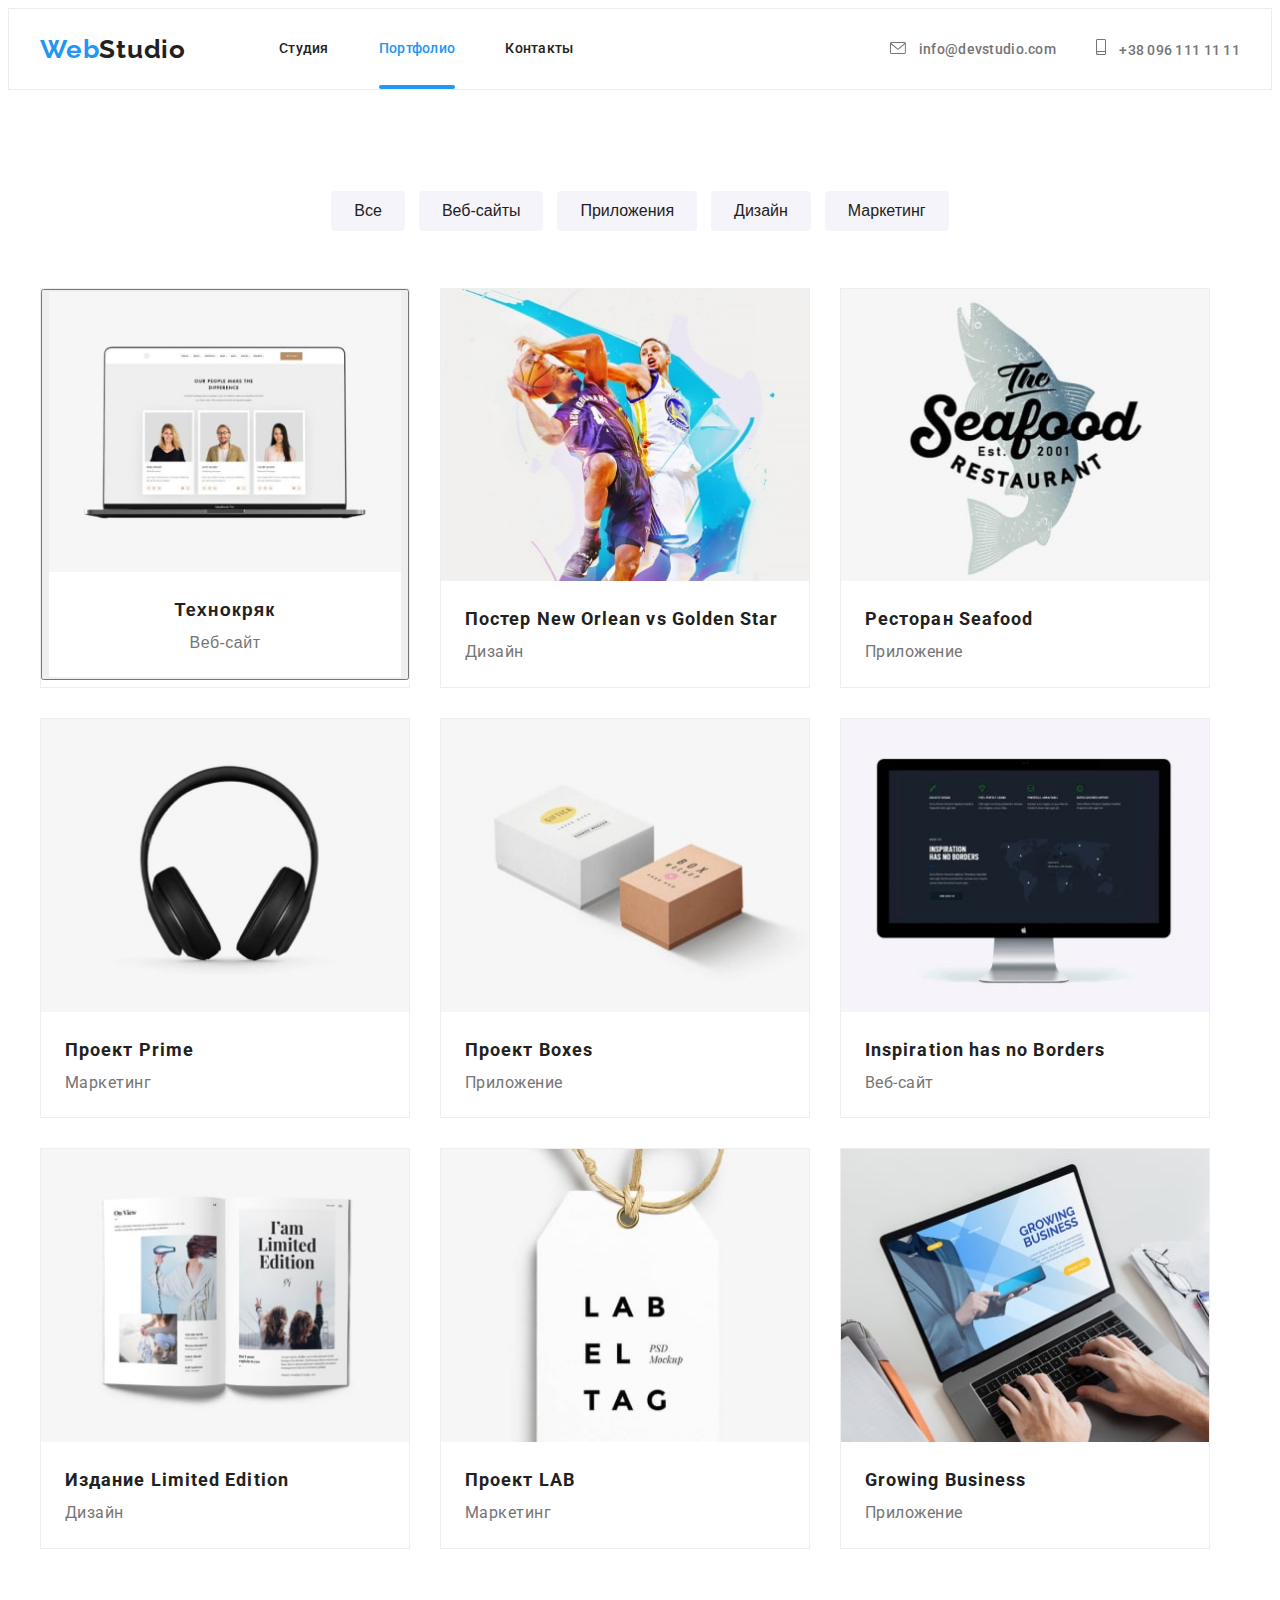
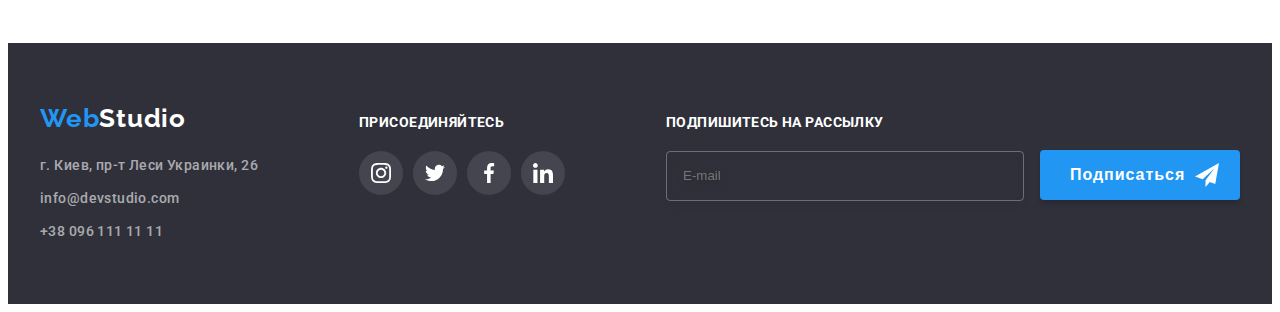
==== commit 976e0496: "try this" ====
--- a/portfolio.html
+++ b/portfolio.html
@@ -109,7 +109,8 @@
                     
                     <ul class="projects">
                         <li class="projects__item">
-                            <a href="" class="projects__link" type="button">
+                            <a href="" class="projects__link">
+                                <button type="button">
                                 <div class="projects__wrap">
                                     <picture>
                                 <source srcset="
@@ -124,13 +125,13 @@
                                 <source srcset="
                                     ./images/project1-mob-1x.jpg 1x,
                                     ./images/project1-mob-2x.jpg 2x" 
-                                    media="(min-with:320px)" />
-                            </picture>
+                                    media="(min-with:320px)" />                           
                                     <img 
                                     srcset="
                                     ./images/webpage-img.jpg 1x,
                                     ./images/project1-2x.jpg 2x"
                                     src="./images/webpage-img.jpg" alt="Веб-сайт" width="370" height="294">
+                                    </picture>
                                     <p class="projects__description-text">Lorem ipsum, dolor sit amet consectetur adipisicing elit.
                                         Molestiae laudantium minus enim natus suscipit illum.
                                         Odio eum asperiores necessitatibus!</p>
@@ -139,6 +140,7 @@
                                     <h3 class="projects__title">Технокряк</h3>
                                     <p class="projects__text">Веб-сайт</p>
                                 </div>
+                                </button>
                             </a>
                         </li>
                         <li class="projects__item">
@@ -157,13 +159,13 @@
                                 <source srcset="
                                     ./images/project2-mob-1x.jpg 1x,
                                     ./images/project2-mob-2x.jpg 2x" 
-                                    media="(min-with:320px)" />
-                            </picture>
+                                    media="(min-with:320px)" />                            
                                     <img 
                                     srcset="
                                     ./images/design-img.jpg 1x,
                                     ./images/project2-2x.jpg 2x"
                                     src="./images/design-img.jpg" alt="Дизайн" width="370" height="294">
+                                    </picture>
                                     <p class="projects__description-text">Lorem ipsum, dolor sit amet consectetur adipisicing elit.
                                         Molestiae laudantium minus enim natus suscipit illum.
                                         Odio eum asperiores necessitatibus!</p>
@@ -190,13 +192,13 @@
                                 <source srcset="
                                     ./images/project3-mob-1x.jpg 1x,
                                     ./images/project3-mob-2x.jpg 2x" 
-                                    media="(min-with:320px)" />
-                            </picture>
+                                    media="(min-with:320px)" />                           
                                     <img 
                                     srcset="
                                     ./images/app-img.jpg 1x,
                                     ./images/project3-2x.jpg 2x"
                                     src="./images/app-img.jpg" alt="Приложение" width="370" height="294">
+                                    </picture>
                                     <p class="projects__description-text">Lorem ipsum, dolor sit amet consectetur adipisicing elit.
                                         Molestiae laudantium minus enim natus suscipit illum.
                                         Odio eum asperiores necessitatibus!</p>
@@ -223,13 +225,13 @@
                                 <source srcset="
                                     ./images/project4-mob-1x.jpg 1x,
                                     ./images/project4-mob-2x.jpg 2x" 
-                                    media="(min-with:320px)" />
-                            </picture>
+                                    media="(min-with:320px)" />                            
                                     <img 
                                     srcset="
                                     ./images/marketing-img.jpg 1x,
                                     ./images/project4-2x.jpg 2x"
                                     src="./images/marketing-img.jpg" alt="Маркетинг" width="370" height="294">
+                                    </picture>
                                     <p class="projects__description-text">Lorem ipsum, dolor sit amet consectetur adipisicing elit.
                                         Molestiae laudantium minus enim natus suscipit illum.
                                         Odio eum asperiores necessitatibus!</p>
@@ -256,13 +258,13 @@
                                 <source srcset="
                                     ./images/project5-mob-1x.jpg 1x,
                                     ./images/project5-mob-2x.jpg 2x" 
-                                    media="(min-with:320px)" />
-                            </picture>
+                                    media="(min-with:320px)" />                            
                                     <img 
                                     srcset="
                                     ./images/app2-img.jpg 1x,
                                     ./images/project5-2x.jpg 2x"
                                     src="./images/app2-img.jpg" alt="Приложение" width="370" height="294">
+                                    </picture>
                                     <p class="projects__description-text">Lorem ipsum, dolor sit amet consectetur adipisicing elit.
                                         Molestiae laudantium minus enim natus suscipit illum.
                                         Odio eum asperiores necessitatibus!</p>
@@ -289,13 +291,13 @@
                                 <source srcset="
                                     ./images/project6-mob-1x.jpg 1x,
                                     ./images/project6-mob-2x.jpg 2x" 
-                                    media="(min-with:320px)" />
-                            </picture>
+                                    media="(min-with:320px)" />                           
                                     <img 
                                     srcset="
                                     ./images/webpage2-img.jpg 1x,
                                     ./images/project6-2x.jpg 2x"
                                     src="./images/webpage2-img.jpg" alt="Ольга Репина" width="370" height="294">
+                                    </picture>
                                     <p class="projects__description-text">Lorem ipsum, dolor sit amet consectetur adipisicing elit.
                                         Molestiae laudantium minus enim natus suscipit illum.
                                         Odio eum asperiores necessitatibus!</p>
@@ -322,13 +324,13 @@
                                 <source srcset="
                                     ./images/project7-mob-1x.jpg 1x,
                                     ./images/project7-mob-2x.jpg 2x" 
-                                    media="(min-with:320px)" />
-                            </picture>
+                                    media="(min-with:320px)" />                            
                                     <img 
                                     srcset="
                                     ./images/design2-img.jpg 1x,
                                     ./images/project7-2x.jpg 2x"
                                     src="./images/design2-img.jpg" alt="Дизайн" width="370" height="294">
+                                    </picture>
                                     <p class="projects__description-text">Lorem ipsum, dolor sit amet consectetur adipisicing elit.
                                         Molestiae laudantium minus enim natus suscipit illum.
                                         Odio eum asperiores necessitatibus!</p>
@@ -355,13 +357,13 @@
                                 <source srcset="
                                     ./images/project8-mob-1x.jpg 1x,
                                     ./images/project8-mob-2x.jpg 2x" 
-                                    media="(min-with:320px)" />
-                            </picture>
+                                    media="(min-with:320px)" />                            
                                     <img 
                                     srcset="
                                     ./images/marketing2-img.jpg 1x,
                                     ./images/project8-2x.jpg 2x"
                                     src="./images/marketing2-img.jpg" alt="Маркетинг" width="370" height="294">
+                                    </picture>
                                     <p class="projects__description-text">Lorem ipsum, dolor sit amet consectetur adipisicing elit.
                                         Molestiae laudantium minus enim natus suscipit illum.
                                         Odio eum asperiores necessitatibus!</p>
@@ -388,13 +390,13 @@
                                 <source srcset="
                                     ./images/project9-mob-1x.jpg 1x,
                                     ./images/project9-mob-2x.jpg 2x" 
-                                    media="(min-with:320px)" />
-                            </picture>
+                                    media="(min-with:320px)" />                            
                                     <img                                    
                                     srcset="
                                     ./images/app3-img.jpg 1x,
                                     ./images/project9-2x.jpg 2x"
                                     src="./images/app3-img.jpg" alt="Приложение" width="370" height="294">
+                                    </picture>
                                     <p class="projects__description-text">Lorem ipsum, dolor sit amet consectetur adipisicing elit.
                                         Molestiae laudantium minus enim natus suscipit illum.
                                         Odio eum asperiores necessitatibus!</p>
@@ -465,7 +467,7 @@
                         <h3 class="e-mail__title">Подпишитесь на рассылку</h3>
                         <form class="subscribe">
                             <input type="email" name="email" class="subscribe__input" placeholder="E-mail">
-                            <button class="subscribe__button" type="btn subscribe-btn">Подписаться
+                            <button class="subscribe__button" type="button">Подписаться
                                 <svg class="subscribe__icon" width=24 height=24>
                                     <use href="./images/icons.svg#icon-send"></use>
                                 </svg></button>
--- a/css/main.min.css
+++ b/css/main.min.css
@@ -1,2 +1,2 @@
-:root{--webstudio-color: #2196f3;--menu-item-color: #212121;--header-adress-color: #757575;--hero-pre-title-color: #ffffff;--button-title-color: #ffffff;--qualities-title-color: #212121;--qualities-text-color: #757575;--about-title-color: #212121;--team-title-color: #212121;--employe-title-color: #212121;--employe-profession-color: #757575;--adress-geo-color: #ffffff;--footer-adress-color: rgba(255, 255, 255, 0.6);--menu-button-color: #212121;--all-item-name-color: #212121;--all-item-type: #757575}h1,h2,h3,p{margin:0px}img{display:block;max-width:100%;height:auto}body{font-family:"Roboto", sans-serif}ul{list-style:none;padding:0;margin:0}.container{width:100%;padding-left:15px;padding-right:15px;margin-left:auto;margin-right:auto}@media screen and (min-width: 480px){.container{width:480px}}@media screen and (min-width: 768px){.container{width:768px}}@media screen and (min-width: 1200px){.container{width:1200px}}@media screen and (min-width: 480px){.section{padding-top:60px;padding-bottom:60px}}@media screen and (min-width: 768px){.section{padding-top:60px;padding-bottom:60px}}@media screen and (min-width: 1200px){.section{padding-top:94px;padding-bottom:94px}}.section__title{padding-bottom:30px;font-weight:700;font-size:36px;line-height:1.16;text-align:center;letter-spacing:0.03em;color:var(--about-title-color)}.no-padding{padding-top:0;padding-bottom:0}.backdrop{width:100vw;height:100vh;background-color:rgba(0,0,0,0.2);position:fixed;top:0;left:0;transition:opacity 250ms cubic-bezier(0.4, 0, 0.2, 1),visibility 250ms cubic-bezier(0.4, 0, 0.2, 1)}.backdrop.is-hidden .modal{transform:scale(1.5) rotate(270deg)}.is-hidden{visibility:hidden;opacity:0;pointer-events:none}.modal{padding:40px;width:450px;height:609px;background:#ffffff;box-shadow:0px 1px 3px rgba(0,0,0,0.12),0px 1px 1px rgba(0,0,0,0.14),0px 2px 1px rgba(0,0,0,0.2);border-radius:4px;position:absolute;top:50%;left:50%;transform:scale(1) rotate(0) translate(-50%, -50%);transition:transform 250ms cubic-bezier(0.4, 0, 0.2, 1)}@media screen and (min-width: 1200px){.modal{width:528px;height:581px}}.modal__close{cursor:pointer;position:absolute;top:10px;right:10px;width:30px;height:30px;background-color:transparent;border:1px solid rgba(0,0,0,0.1);border-radius:50%;display:flex;align-items:center;justify-content:center;transition:fill 250ms cubic-bezier(0.4, 0, 0.2, 1)}.modal__close:hover,.modal__close:focus{fill:#2196f3}.modal__title{margin-bottom:12px;font-weight:600;font-size:20px;line-height:23px;text-align:center;letter-spacing:0.03em;color:#212121}.modal-field{margin-bottom:10px}.modal-field__input-text{font-size:12px;display:block;margin-bottom:4px;color:#757575}.modal-field__input-wrap{position:relative}.modal-field__input{width:100%;height:40px;border:1px solid rgba(33,33,33,0.2);border-radius:4px;outline:none;box-sizing:border-box;padding-left:42px;padding-right:10px;background-color:transparent;transition:border-color 250ms cubic-bezier(0.4, 0, 0.2, 1)}.modal-field__input:focus{border-color:#2196f3}.modal-field__input:focus+.modal-field__icon{fill:#2196f3}.modal-field__icon{position:absolute;left:15px;top:50%;transform:translateY(-50%);transition:fill 250ms cubic-bezier(0.4, 0, 0.2, 1)}.field-comment{margin-bottom:20px}.field-comment__input-text{font-size:12px;display:block;margin-bottom:4px;color:#757575}.field-comment__comment-text{display:block;outline:none;padding:12px 16px;width:100%;height:120px;border:1px solid rgba(33,33,33,0.2);box-sizing:border-box;border-radius:4px;resize:none;transition:border-color 250ms cubic-bezier(0.4, 0, 0.2, 1)}.field-comment__comment-text:focus{border-color:#2196f3}.field-comment__comment-text::placeholder{font-size:14px;color:rgba(117,117,117,0.5)}.checkbox{margin-bottom:30px}.checkbox__check:checked+.checkbox__check-text span{background-color:#2196f3;border:none}.checkbox__check.visually-hidden{position:absolute;white-space:nowrap;width:1px;height:1px;overflow:hidden;border:0;padding:0;clip:rect(0 0 0 0);clip-path:inset(50%);margin:-1px}.checkbox__check-text{display:flex;font-size:12px;color:#757575;align-items:center;justify-content:center}.checkbox__check-text span{width:16px;height:15px;border:2px solid #000000;margin-right:5px;border-radius:2px;display:flex;align-items:center;justify-content:center}@media screen and (min-width: 1200px){.checkbox__check-text{font-size:14px}}.checkbox__link{color:#2196f3;text-decoration:underline}.checkbox__icon-check{fill:#ffffff}.button{margin:0 auto;cursor:pointer;display:block;border:1px solid transparent;border-radius:4px;padding:10px 32px;min-width:200px;min-height:50px;color:var(--button-title-color);background-color:#2196f3;font-weight:700;font-size:16px;line-height:1.87;letter-spacing:0.06em;transition:box-shadow 250ms cubic-bezier(0.4, 0, 0.2, 1)}.button:hover,.button:focus{box-shadow:0px 4px 4px rgba(0,0,0,0.15)}.header{background-color:#ffffff;border:1px solid #ececec}.header__container{display:flex;align-items:center}.logo{padding-top:16px;padding-bottom:16px;font-family:Raleway;font-weight:700;font-size:26px;line-height:1.19;letter-spacing:0.03em;color:var(--webstudio-color)}.logo__dark{color:#212121}.menu-nav{display:flex}@media screen and (max-width: 767px){.menu-nav{display:none}}@media screen and (min-width: 768px){.menu-nav{margin-left:88px}}@media screen and (min-width: 1200px){.menu-nav{margin-left:93px}}.menu-nav__item+.menu-nav__item{margin-left:50px}.menu-nav__link{text-decoration:none;padding:32px 0;font-weight:500;font-size:14px;line-height:1.14;letter-spacing:0.02em;color:var(--menu-item-color);display:block;position:relative;transition:color 250ms cubic-bezier(0.4, 0, 0.2, 1)}.menu-nav__link.--current{color:#2196f3}.menu-nav__link.--current::after{content:"";width:100%;height:4px;background-color:#2196f3;border-radius:2px;position:absolute;left:0;bottom:0}.menu-nav__link:hover,.menu-nav__link:focus{font-weight:500;font-size:14px;line-height:1.14;letter-spacing:0.02em;color:#2196f3}.contacts{margin:-10px;margin-left:auto}@media screen and (max-width: 767px){.contacts{display:none}}@media screen and (min-width: 1200px){.contacts{display:flex}}.contacts__item{margin:10px}@media screen and (min-width: 1200px){.contacts__item+.contacts__item{margin-left:30px}}.contacts__link{text-decoration:none;font-weight:500;font-size:14px;line-height:1.14;letter-spacing:0.02em;color:var(--header-adress-color);transition:color 250ms cubic-bezier(0.4, 0, 0.2, 1)}.contacts__link:hover,.contacts__link:focus{font-weight:500;font-size:14px;line-height:1.14;letter-spacing:0.02em;color:#2196f3}.contacts__icon{margin-right:10px;fill:currentColor;transition:fill 250ms cubic-bezier(0.4, 0, 0.2, 1)}.contacts__icon:hover{fill:currentColor}.open-menu-btn{cursor:pointer;display:inline-flex;margin-left:auto;padding:0;border:none;background-color:transparent}.open-menu-btn:hover,.open-menu-btn:focus{fill:#2196f3}@media screen and (min-width: 767px){.open-menu-btn{display:none}}.mob-menu{position:fixed;background-color:#fff;width:100vw;height:100vh;top:0;z-index:5}.mob-menu .container{display:flex;flex-direction:column;justify-content:space-between;height:100%;padding:10px 15px 48px 40px}.close-menu-btn{cursor:pointer;display:block;margin-left:auto;border:none;background-color:transparent;padding:0}.close-menu-btn:hover,.close-menu-btn:focus{fill:#2196f3}.mob-menu__item+.mob-menu__item{padding-top:32px}.mob-menu__link{text-decoration:none;font-weight:500;font-size:40px;line-height:47px;letter-spacing:0.02em;color:#212121}.mob-menu__link.--current{color:#2196f3}.mob-contacts__item+.mob-contacts__item{padding-top:32px}.mob-contacts__link{text-decoration:none;font-weight:500;font-size:24px;line-height:28px;letter-spacing:0.02em;color:#757575}.mob-contacts__tel{font-weight:500;font-size:34px;line-height:40px;letter-spacing:0.02em;color:#2196f3}.mob-soc__list{display:flex;margin-top:64px}.mob-soc__item{padding:-10px}.mob-soc__item+.mob-soc__item{border-left:1px solid rgba(33,33,33,0.2)}.mob-soc__link{padding:0px 10px;font-weight:500;font-size:18px;line-height:22px;letter-spacing:0.02em;color:#2196f3;text-decoration:none}.hero{padding:0px 0px 0px 0px;text-align:center;padding-top:200px;margin-left:auto;margin-right:auto;background-image:linear-gradient(rgba(47,48,58,0.4), rgba(47,48,58,0.4)),url(../images/hero-bg-mob-1x-min.png);background-repeat:no-repeat;background-position:center;background-size:cover;max-height:400px;padding:118px 0px}@media (min-device-pixel-ratio: 2), (min-resolution: 192dpi), (min-resolution: 2dppx){.hero{background-image:url(../images/hero-bg-mob-2x-min.png)}}@media screen and (min-width: 768px){.hero{background-image:url(../images/hero-bg-tab-1x-min.png)}}@media screen and (min-width: 768px) and (min-device-pixel-ratio: 2), screen and (min-width: 768px) and (min-resolution: 192dpi), screen and (min-width: 768px) and (min-resolution: 2dppx){.hero{background-image:url(../images/hero-bg-tab-2x-min.png)}}@media screen and (min-width: 1200px){.hero{background-image:url(../images/hero-bg-1x.jpg)}}@media screen and (min-width: 1200px) and (min-device-pixel-ratio: 2), screen and (min-width: 1200px) and (min-resolution: 192dpi), screen and (min-width: 1200px) and (min-resolution: 2dppx){.hero{background-image:url(../images/hero-bg-2x-min.png)}}.hero__title{font-weight:900;color:var(--hero-pre-title-color);font-size:26px;line-height:1.62}@media screen and (min-width: 1200px){.hero__title{font-size:44px;line-height:1.36}}.hero__button{margin-top:30px;cursor:pointer;display:inline-block;border:1px solid transparent;border-radius:4px;box-shadow:0px 4px 4px rgba(0,0,0,0.15);padding:10px 32px;min-width:200px;min-height:50px;color:var(--button-title-color);background-color:#2196f3;font-weight:700;font-size:16px;line-height:1.87}.hidden__title{position:absolute;white-space:nowrap;width:1px;height:1px;overflow:hidden;border:0;padding:0;clip:rect(0 0 0 0);clip-path:inset(50%);margin:-1px}@media screen and (min-width: 480px){.features{width:480px;margin:-30px -15px}}@media screen and (min-width: 768px){.features{width:768px;display:flex;flex-wrap:wrap;margin:-15px}}@media screen and (min-width: 1200px){.features{width:1200px;display:flex;margin:-15px}}.features__image{display:flex;width:100%;height:120px;background:#f5f4fa;border-radius:4px;align-items:center;justify-content:center;margin-bottom:30px}@media screen and (min-width: 480px){.features__item{width:calc(100% / 1 - 30px);margin:30px 15px}}@media screen and (min-width: 768px){.features__item{width:calc(100% / 2 - 30px);margin:15px}}@media screen and (min-width: 1200px){.features__item{width:calc(100% / 4 - 30px);margin:15px}}.features__title{margin-top:30px;margin-bottom:10px;font-weight:700;font-size:14px;line-height:1.14;letter-spacing:0.03em;text-transform:uppercase;color:var(--qualities-title-color)}@media screen and (min-width: 480px){.features__title{text-align:center}}@media screen and (min-width: 768px){.features__title{text-align:left}}@media screen and (min-width: 1200px){.features__title{text-align:left}}.features__text{margin-bottom:0px;font-weight:400;font-size:14px;line-height:1.71;letter-spacing:0.03em;color:var(--qualities-text-color)}.about__section{padding-top:0px}@media screen and (max-width: 1199px){.about__section{display:none}}.about{display:flex}.about__item{position:relative}.about__item+.about__item{margin-left:30px}.about__img{display:block;max-width:100%}.about__label{display:flex;align-items:center;justify-content:center;position:absolute;bottom:0;left:0;width:100%;height:70px;background:rgba(47,48,58,0.8)}.about__title{font-weight:700;font-size:14px;line-height:1.14;letter-spacing:0.03em;text-align:center;text-transform:uppercase;color:#ffffff}.team-section{background:#f5f4fa}.team{margin:-30px -15px}@media screen and (min-width: 480px){.team{width:480px}}@media screen and (min-width: 768px){.team{margin:-15px;width:768px;display:flex;flex-wrap:wrap}}@media screen and (min-width: 1200px){.team{width:1200px;display:flex}}.team__item{margin:30px 15px}@media screen and (min-width: 480px){.team__item{width:calc(100% / 1 - 30px)}}@media screen and (min-width: 768px){.team__item{width:calc(100% / 2 - 30px);margin:15px}}@media screen and (min-width: 1200px){.team__item{width:calc(100% / 4 - 30px)}}.team__img{width:100%}.team__employe{background:#ffffff;padding-top:30px;padding-bottom:30px;box-shadow:0px 1px 3px rgba(0,0,0,0.12),0px 1px 1px rgba(0,0,0,0.14),0px 2px 1px rgba(0,0,0,0.2);border-radius:0px 0px 4px 4px}.team__title{margin-bottom:10px;font-weight:500;font-size:16px;line-height:1.18;text-align:center;letter-spacing:0.03em;color:var(--employe-title-color)}.team__text{margin-bottom:16px;font-weight:400;font-size:16px;line-height:1.18;text-align:center;letter-spacing:0.03em;color:var(--employe-profession-color)}.soclist{display:flex;justify-content:center}.soclist__item{width:44px;height:44px}.soclist__item+.soclist__item{margin-left:10px}.soclist__link{cursor:pointer;width:100%;height:100%;border-radius:50%;display:flex;align-items:center;justify-content:center;background-color:#ffffff;color:#afb1b8;transition:color 250ms cubic-bezier(0.4, 0, 0.2, 1),background-color 250ms cubic-bezier(0.4, 0, 0.2, 1)}.soclist__link:hover,.soclist__link:focus{color:#ffffff;background-color:#2196f3}.soclist__icon{fill:currentColor}@media screen and (min-width: 480px){.clients{width:480px;display:flex;flex-wrap:wrap;margin:-15px}}@media screen and (min-width: 768px){.clients{width:768px;display:flex;flex-wrap:wrap;margin:-15px}}@media screen and (min-width: 1200px){.clients{width:1200px;display:flex;margin:-15px}}@media screen and (min-width: 480px){.clients__item{width:calc(100% / 2 - 30px);height:92px;margin:15px}}@media screen and (min-width: 768px){.clients__item{width:calc(100% / 3 - 30px);height:92px;margin:15px}}@media screen and (min-width: 1200px){.clients__item{width:calc(100% / 6 - 30px);height:92px;margin:15px}}.clients__link{display:flex;width:100%;height:100%;color:#afb1b8;background-color:#ffffff;border:1px solid #afb1b8;border-radius:4px;align-items:center;justify-content:center;transition:color 250ms cubic-bezier(0.4, 0, 0.2, 1),background-color 250ms cubic-bezier(0.4, 0, 0.2, 1),border 250ms cubic-bezier(0.4, 0, 0.2, 1)}.clients__link:hover,.clients__link:focus{color:#2196f3;background-color:#ffffff;border:1px solid #2196f3}.clients__icon{fill:currentColor}.footer{padding:60px 0px;background:#2f303a;display:flex}.footer .container{align-items:baseline;text-align:center}@media screen and (min-width: 768px){.footer .container{display:flex;flex-wrap:wrap}}@media screen and (min-width: 1200px){.footer .container{text-align:left}}.address{flex-grow:1}@media screen and (min-width: 768px){.address{flex-grow:1}}.address__title{font-style:normal;font-family:Raleway;font-weight:700;font-size:26px;line-height:1.19;letter-spacing:0.03em;color:var(--webstudio-color)}.address__title-studio{color:#ffffff}.address__list{margin-top:20px}.address__item+.address__item{margin-top:9px}.address__link{text-decoration:none;font-style:normal;font-weight:500;font-size:14px;line-height:1.71;letter-spacing:0.03em;color:var(--footer-adress-color)}.address__geo{color:var(--adress-geo-color)}.soclink{margin:60px 0px;flex-grow:1}@media screen and (min-width: 1200px){.soclink{margin:0}}.soclink__main-title{font-weight:700;font-size:14px;line-height:1.14;letter-spacing:0.03em;text-transform:uppercase;color:#ffffff}.soclink__list{display:flex;margin-top:20px;justify-content:center}@media screen and (min-width: 1200px){.soclink__list{justify-content:inherit}}.soclink__icon{fill:currentColor}.soclink__item{width:44px;height:44px}.soclink__item+.soclink__item{margin-left:10px}.soclink__link{cursor:pointer;width:100%;height:100%;border-radius:50%;display:flex;align-items:center;justify-content:center;background-color:rgba(255,255,255,0.1);color:#ffffff;transition:color 250ms cubic-bezier(0.4, 0, 0.2, 1),background-color 250ms cubic-bezier(0.4, 0, 0.2, 1)}.soclink__link:hover,.soclink__link:focus{color:#ffffff;background-color:#2196f3}@media screen and (min-width: 768px){.e-mail{margin-left:auto;margin-right:auto;margin-top:60px}}@media screen and (min-width: 1200px){.e-mail{margin:0}}.e-mail__title{font-weight:700;font-size:14px;line-height:1.14;letter-spacing:0.03em;text-transform:uppercase;color:#ffffff}.subscribe__input{background-color:transparent;padding:15px 16px;margin:20px 0px;width:100%;height:50px;left:815px;top:2787px;border:1px solid rgba(255,255,255,0.3);box-sizing:border-box;filter:drop-shadow(0px 4px 4px rgba(0,0,0,0.15));border-radius:4px}@media screen and (min-width: 1200px){.subscribe__input{width:358px}}.e-input .input::placeholder{letter-spacing:0.03em;font-size:16px;color:#2f303a}.subscribe__button{align-items:center;padding-left:29px;cursor:pointer;display:inline-flex;border:1px solid transparent;border-radius:4px;box-shadow:0px 4px 4px rgba(0,0,0,0.15);min-width:200px;min-height:50px;background:#2196f3;color:#ffffff;font-weight:700;font-size:16px;line-height:30px;letter-spacing:0.06em}@media screen and (min-width: 1200px){.subscribe__button{margin-left:12px}}.subscribe__icon{margin-left:10px}.hidden-title{position:absolute;white-space:nowrap;width:1px;height:1px;overflow:hidden;border:0;padding:0;clip:rect(0 0 0 0);clip-path:inset(50%);margin:-1px}@media screen and (min-width: 480px){.functions{margin-bottom:40px;display:flex;flex-wrap:wrap}}@media screen and (min-width: 768px){.functions{margin-bottom:30px;display:flex;justify-content:center}}@media screen and (min-width: 1200px){.functions{margin-bottom:50px;display:flex;justify-content:center}}.functions__item{margin:7px}.functions__button{cursor:pointer;display:inline-block;border:1px solid transparent;border-radius:4px;padding:6px 22px;min-width:73px;min-height:38px;color:var(--menu-button-color);background-color:#f5f4fa;font-weight:500;font-size:16px;line-height:1.62;text-align:center;transition:color 250ms cubic-bezier(0.4, 0, 0.2, 1),background-color 250ms cubic-bezier(0.4, 0, 0.2, 1),box-shadow 250ms cubic-bezier(0.4, 0, 0.2, 1)}.functions__button:hover,.functions__button:focus{color:#ffffff;background-color:#2196f3;box-shadow:0px 3px 1px rgba(0,0,0,0.1),0px 1px 2px rgba(0,0,0,0.08),0px 2px 2px rgba(0,0,0,0.12)}@media screen and (min-width: 480px){.projects{width:480px;margin:-30px -15px}}@media screen and (min-width: 768px){.projects{width:768px;display:flex;flex-wrap:wrap;margin:-15px}}@media screen and (min-width: 1200px){.projects{width:1200px;display:flex;flex-wrap:wrap;margin:-15px}}.projects__item{margin-right:30px;margin-bottom:30px;background:#ffffff;border:1px solid #eeeeee;box-sizing:border-box}@media screen and (min-width: 480px){.projects__item{width:calc(100% / 1 - 30px);margin:30px 15px}}@media screen and (min-width: 768px){.projects__item{width:calc(100% / 2 - 30px);margin:15px}}@media screen and (min-width: 1200px){.projects__item{width:calc(100% / 3 - 30px);margin:15px}}.projects__link{text-decoration:none;transition:box-shadow 250ms cubic-bezier(0.4, 0, 0.2, 1)}.projects__link:hover .projects__description-text,.projects__link:focus .projects__description-text{transform:translateY(0)}.projects__link:hover,.projects__link:focus{box-shadow:0px 1px 1px rgba(0,0,0,0.12),0px 4px 4px rgba(0,0,0,0.06),1px 4px 6px rgba(0,0,0,0.16)}.projects__wrap{position:relative;overflow:hidden}.projects__img{width:100%;height:294px}.projects__description-text{position:absolute;top:0;left:0;font-size:18px;color:#ffffff;line-height:1.5;padding:40px 30px;background-color:rgba(33,150,243,0.9);height:101%;transform:translateY(100%);transition:transform 250ms cubic-bezier(0.4, 0, 0.2, 1)}.projects__feature{padding:20px 24px;background:#ffffff}.projects__title{font-weight:700;font-size:18px;line-height:2;letter-spacing:0.06em;color:var(--all-item-name-color)}.projects__text{font-weight:400;font-size:16px;line-height:1.87;letter-spacing:0.03em;color:var(--all-item-type)}
+:root{--webstudio-color: #2196f3;--menu-item-color: #212121;--header-adress-color: #757575;--hero-pre-title-color: #ffffff;--button-title-color: #ffffff;--qualities-title-color: #212121;--qualities-text-color: #757575;--about-title-color: #212121;--team-title-color: #212121;--employe-title-color: #212121;--employe-profession-color: #757575;--adress-geo-color: #ffffff;--footer-adress-color: rgba(255, 255, 255, 0.6);--menu-button-color: #212121;--all-item-name-color: #212121;--all-item-type: #757575}h1,h2,h3,p{margin:0px}img{display:block;max-width:100%;height:auto}body{font-family:"Roboto", sans-serif}ul{list-style:none;padding:0;margin:0}.container{width:100%;padding-left:15px;padding-right:15px;margin-left:auto;margin-right:auto}@media screen and (min-width: 480px){.container{width:480px}}@media screen and (min-width: 768px){.container{width:768px}}@media screen and (min-width: 1200px){.container{width:1200px}}@media screen and (min-width: 480px){.section{padding-top:60px;padding-bottom:60px}}@media screen and (min-width: 768px){.section{padding-top:60px;padding-bottom:60px}}@media screen and (min-width: 1200px){.section{padding-top:94px;padding-bottom:94px}}.section__title{padding-bottom:30px;font-weight:700;font-size:36px;line-height:1.16;text-align:center;letter-spacing:0.03em;color:var(--about-title-color)}.no-padding{padding-top:0;padding-bottom:0}.backdrop{width:100vw;height:100vh;background-color:rgba(0,0,0,0.2);position:fixed;top:0;left:0;transition:opacity 250ms cubic-bezier(0.4, 0, 0.2, 1),visibility 250ms cubic-bezier(0.4, 0, 0.2, 1)}.backdrop.is-hidden .modal{transform:scale(1.5) rotate(270deg)}.is-hidden{visibility:hidden;opacity:0;pointer-events:none}.modal{padding:40px;width:450px;height:609px;background:#ffffff;box-shadow:0px 1px 3px rgba(0,0,0,0.12),0px 1px 1px rgba(0,0,0,0.14),0px 2px 1px rgba(0,0,0,0.2);border-radius:4px;position:absolute;top:50%;left:50%;transform:scale(1) rotate(0) translate(-50%, -50%);transition:transform 250ms cubic-bezier(0.4, 0, 0.2, 1)}@media screen and (min-width: 1200px){.modal{width:528px;height:581px}}.modal__close{cursor:pointer;position:absolute;top:10px;right:10px;width:30px;height:30px;background-color:transparent;border:1px solid rgba(0,0,0,0.1);border-radius:50%;display:flex;align-items:center;justify-content:center;transition:fill 250ms cubic-bezier(0.4, 0, 0.2, 1)}.modal__close:hover,.modal__close:focus{fill:#2196f3}.modal__title{margin-bottom:12px;font-weight:600;font-size:20px;line-height:23px;text-align:center;letter-spacing:0.03em;color:#212121}.modal-field{margin-bottom:10px}.modal-field__input-text{font-size:12px;display:block;margin-bottom:4px;color:#757575}.modal-field__input-wrap{position:relative}.modal-field__input{width:100%;height:40px;border:1px solid rgba(33,33,33,0.2);border-radius:4px;outline:none;box-sizing:border-box;padding-left:42px;padding-right:10px;background-color:transparent;transition:border-color 250ms cubic-bezier(0.4, 0, 0.2, 1)}.modal-field__input:focus{border-color:#2196f3}.modal-field__input:focus+.modal-field__icon{fill:#2196f3}.modal-field__icon{position:absolute;left:15px;top:50%;transform:translateY(-50%);transition:fill 250ms cubic-bezier(0.4, 0, 0.2, 1)}.field-comment{margin-bottom:20px}.field-comment__input-text{font-size:12px;display:block;margin-bottom:4px;color:#757575}.field-comment__comment-text{display:block;outline:none;padding:12px 16px;width:100%;height:120px;border:1px solid rgba(33,33,33,0.2);box-sizing:border-box;border-radius:4px;resize:none;transition:border-color 250ms cubic-bezier(0.4, 0, 0.2, 1)}.field-comment__comment-text:focus{border-color:#2196f3}.field-comment__comment-text::placeholder{font-size:14px;color:rgba(117,117,117,0.5)}.checkbox{margin-bottom:30px}.checkbox__check:checked+.checkbox__check-text span{background-color:#2196f3;border:none}.checkbox__check.visually-hidden{position:absolute;white-space:nowrap;width:1px;height:1px;overflow:hidden;border:0;padding:0;clip:rect(0 0 0 0);clip-path:inset(50%);margin:-1px}.checkbox__check-text{display:flex;font-size:12px;color:#757575;align-items:center;justify-content:center}.checkbox__check-text span{width:16px;height:15px;border:2px solid #000000;margin-right:5px;border-radius:2px;display:flex;align-items:center;justify-content:center}@media screen and (min-width: 1200px){.checkbox__check-text{font-size:14px}}.checkbox__link{color:#2196f3;text-decoration:underline}.checkbox__icon-check{fill:#ffffff}.button{margin:0 auto;cursor:pointer;display:block;border:1px solid transparent;border-radius:4px;padding:10px 32px;min-width:200px;min-height:50px;color:var(--button-title-color);background-color:#2196f3;font-weight:700;font-size:16px;line-height:1.87;letter-spacing:0.06em;transition:box-shadow 250ms cubic-bezier(0.4, 0, 0.2, 1)}.button:hover,.button:focus{box-shadow:0px 4px 4px rgba(0,0,0,0.15)}.header{background-color:#ffffff;border:1px solid #ececec}.header__container{display:flex;align-items:center}.logo{padding-top:16px;padding-bottom:16px;font-family:Raleway;font-weight:700;font-size:26px;line-height:1.19;letter-spacing:0.03em;color:var(--webstudio-color)}.logo__dark{color:#212121}.menu-nav{display:flex}@media screen and (max-width: 767px){.menu-nav{display:none}}@media screen and (min-width: 768px){.menu-nav{margin-left:88px}}@media screen and (min-width: 1200px){.menu-nav{margin-left:93px}}.menu-nav__item+.menu-nav__item{margin-left:50px}.menu-nav__link{text-decoration:none;padding:32px 0;font-weight:500;font-size:14px;line-height:1.14;letter-spacing:0.02em;color:var(--menu-item-color);display:block;position:relative;transition:color 250ms cubic-bezier(0.4, 0, 0.2, 1)}.menu-nav__link.--current{color:#2196f3}.menu-nav__link.--current::after{content:"";width:100%;height:4px;background-color:#2196f3;border-radius:2px;position:absolute;left:0;bottom:0}.menu-nav__link:hover,.menu-nav__link:focus{font-weight:500;font-size:14px;line-height:1.14;letter-spacing:0.02em;color:#2196f3}.contacts{margin:-10px;margin-left:auto}@media screen and (max-width: 767px){.contacts{display:none}}@media screen and (min-width: 1200px){.contacts{display:flex}}.contacts__item{margin:10px}@media screen and (min-width: 1200px){.contacts__item+.contacts__item{margin-left:30px}}.contacts__link{text-decoration:none;font-weight:500;font-size:14px;line-height:1.14;letter-spacing:0.02em;color:var(--header-adress-color);transition:color 250ms cubic-bezier(0.4, 0, 0.2, 1)}.contacts__link:hover,.contacts__link:focus{font-weight:500;font-size:14px;line-height:1.14;letter-spacing:0.02em;color:#2196f3}.contacts__icon{margin-right:10px;fill:currentColor;transition:fill 250ms cubic-bezier(0.4, 0, 0.2, 1)}.contacts__icon:hover{fill:currentColor}.open-menu-btn{cursor:pointer;display:inline-flex;margin-left:auto;padding:0;border:none;background-color:transparent}.open-menu-btn:hover,.open-menu-btn:focus{fill:#2196f3}@media screen and (min-width: 767px){.open-menu-btn{display:none}}.mob-menu{position:fixed;background-color:#fff;width:100vw;height:100vh;top:0;z-index:5}.mob-menu .container{display:flex;flex-direction:column;justify-content:space-between;height:100%;padding:10px 15px 48px 40px}.close-menu-btn{cursor:pointer;display:block;margin-left:auto;border:none;background-color:transparent;padding:0}.close-menu-btn:hover,.close-menu-btn:focus{fill:#2196f3}.mob-menu__item+.mob-menu__item{padding-top:32px}.mob-menu__link{text-decoration:none;font-weight:500;font-size:40px;line-height:47px;letter-spacing:0.02em;color:#212121}.mob-menu__link.--current{color:#2196f3}.mob-contacts__item+.mob-contacts__item{padding-top:32px}.mob-contacts__link{text-decoration:none;font-weight:500;font-size:24px;line-height:28px;letter-spacing:0.02em;color:#757575}.mob-contacts__tel{font-weight:500;font-size:34px;line-height:40px;letter-spacing:0.02em;color:#2196f3}.mob-soc__list{display:flex;margin-top:64px}.mob-soc__item{padding:-10px}.mob-soc__item+.mob-soc__item{border-left:1px solid rgba(33,33,33,0.2)}.mob-soc__link{padding:0px 10px;font-weight:500;font-size:18px;line-height:22px;letter-spacing:0.02em;color:#2196f3;text-decoration:none}.hero{padding:0px 0px 0px 0px;text-align:center;padding-top:200px 0px;max-width:1600px;padding-top:200px;margin-left:auto;margin-right:auto;background-image:linear-gradient(rgba(47,48,58,0.4), rgba(47,48,58,0.4)),url(../images/hero-bg-mob-1x-min.png);background-repeat:no-repeat;background-position:center;background-size:cover;max-height:400px;padding:118px 0px}@media (min-device-pixel-ratio: 2), (min-resolution: 192dpi), (min-resolution: 2dppx){.hero{background-image:url(../images/hero-bg-mob-2x-min.png)}}@media screen and (min-width: 768px){.hero{background-image:url(../images/hero-bg-tab-1x-min.png)}}@media screen and (min-width: 768px) and (min-device-pixel-ratio: 2), screen and (min-width: 768px) and (min-resolution: 192dpi), screen and (min-width: 768px) and (min-resolution: 2dppx){.hero{background-image:url(../images/hero-bg-tab-2x-min.png)}}@media screen and (min-width: 1200px){.hero{background-image:url(../images/hero-bg-1x.jpg)}}@media screen and (min-width: 1200px) and (min-device-pixel-ratio: 2), screen and (min-width: 1200px) and (min-resolution: 192dpi), screen and (min-width: 1200px) and (min-resolution: 2dppx){.hero{background-image:url(../images/hero-bg-2x-min.png)}}.hero__title{font-weight:900;color:var(--hero-pre-title-color);font-size:26px;line-height:1.62}@media screen and (min-width: 1200px){.hero__title{font-size:44px;line-height:1.36}}.hero__button{margin-top:30px;cursor:pointer;display:inline-block;border:1px solid transparent;border-radius:4px;box-shadow:0px 4px 4px rgba(0,0,0,0.15);padding:10px 32px;min-width:200px;min-height:50px;color:var(--button-title-color);background-color:#2196f3;font-weight:700;font-size:16px;line-height:1.87}.hidden__title{position:absolute;white-space:nowrap;width:1px;height:1px;overflow:hidden;border:0;padding:0;clip:rect(0 0 0 0);clip-path:inset(50%);margin:-1px}@media screen and (min-width: 480px){.features{width:480px;margin:-30px -15px}}@media screen and (min-width: 768px){.features{width:768px;display:flex;flex-wrap:wrap;margin:-15px}}@media screen and (min-width: 1200px){.features{width:1200px;display:flex;margin:-15px}}.features__image{display:flex;width:100%;height:120px;background:#f5f4fa;border-radius:4px;align-items:center;justify-content:center;margin-bottom:30px}@media screen and (min-width: 480px){.features__item{width:calc(100% / 1 - 30px);margin:30px 15px}}@media screen and (min-width: 768px){.features__item{width:calc(100% / 2 - 30px);margin:15px}}@media screen and (min-width: 1200px){.features__item{width:calc(100% / 4 - 30px);margin:15px}}.features__title{margin-top:30px;margin-bottom:10px;font-weight:700;font-size:14px;line-height:1.14;letter-spacing:0.03em;text-transform:uppercase;color:var(--qualities-title-color)}@media screen and (min-width: 480px){.features__title{text-align:center}}@media screen and (min-width: 768px){.features__title{text-align:left}}@media screen and (min-width: 1200px){.features__title{text-align:left}}.features__text{margin-bottom:0px;font-weight:400;font-size:14px;line-height:1.71;letter-spacing:0.03em;color:var(--qualities-text-color)}.about__section{padding-top:0px}@media screen and (max-width: 1199px){.about__section{display:none}}.about{display:flex}.about__item{position:relative}.about__item+.about__item{margin-left:30px}.about__img{display:block;max-width:100%}.about__label{display:flex;align-items:center;justify-content:center;position:absolute;bottom:0;left:0;width:100%;height:70px;background:rgba(47,48,58,0.8)}.about__title{font-weight:700;font-size:14px;line-height:1.14;letter-spacing:0.03em;text-align:center;text-transform:uppercase;color:#ffffff}.team-section{background:#f5f4fa}.team{margin:-30px -15px}@media screen and (min-width: 480px){.team{width:480px}}@media screen and (min-width: 768px){.team{margin:-15px;width:768px;display:flex;flex-wrap:wrap}}@media screen and (min-width: 1200px){.team{width:1200px;display:flex}}.team__item{margin:30px 15px}@media screen and (min-width: 480px){.team__item{width:calc(100% / 1 - 30px)}}@media screen and (min-width: 768px){.team__item{width:calc(100% / 2 - 30px);margin:15px}}@media screen and (min-width: 1200px){.team__item{width:calc(100% / 4 - 30px)}}.team__img{width:100%}.team__employe{background:#ffffff;padding-top:30px;padding-bottom:30px;box-shadow:0px 1px 3px rgba(0,0,0,0.12),0px 1px 1px rgba(0,0,0,0.14),0px 2px 1px rgba(0,0,0,0.2);border-radius:0px 0px 4px 4px}.team__title{margin-bottom:10px;font-weight:500;font-size:16px;line-height:1.18;text-align:center;letter-spacing:0.03em;color:var(--employe-title-color)}.team__text{margin-bottom:16px;font-weight:400;font-size:16px;line-height:1.18;text-align:center;letter-spacing:0.03em;color:var(--employe-profession-color)}.soclist{display:flex;justify-content:center}.soclist__item{width:44px;height:44px}.soclist__item+.soclist__item{margin-left:10px}.soclist__link{cursor:pointer;width:100%;height:100%;border-radius:50%;display:flex;align-items:center;justify-content:center;background-color:#ffffff;color:#afb1b8;transition:color 250ms cubic-bezier(0.4, 0, 0.2, 1),background-color 250ms cubic-bezier(0.4, 0, 0.2, 1)}.soclist__link:hover,.soclist__link:focus{color:#ffffff;background-color:#2196f3}.soclist__icon{fill:currentColor}@media screen and (min-width: 480px){.clients{width:480px;display:flex;flex-wrap:wrap;margin:-15px}}@media screen and (min-width: 768px){.clients{width:768px;display:flex;flex-wrap:wrap;margin:-15px}}@media screen and (min-width: 1200px){.clients{width:1200px;display:flex;margin:-15px}}@media screen and (min-width: 480px){.clients__item{width:calc(100% / 2 - 30px);height:92px;margin:15px}}@media screen and (min-width: 768px){.clients__item{width:calc(100% / 3 - 30px);height:92px;margin:15px}}@media screen and (min-width: 1200px){.clients__item{width:calc(100% / 6 - 30px);height:92px;margin:15px}}.clients__link{display:flex;width:100%;height:100%;color:#afb1b8;background-color:#ffffff;border:1px solid #afb1b8;border-radius:4px;align-items:center;justify-content:center;transition:color 250ms cubic-bezier(0.4, 0, 0.2, 1),background-color 250ms cubic-bezier(0.4, 0, 0.2, 1),border 250ms cubic-bezier(0.4, 0, 0.2, 1)}.clients__link:hover,.clients__link:focus{color:#2196f3;background-color:#ffffff;border:1px solid #2196f3}.clients__icon{fill:currentColor}.footer{padding:60px 0px;background:#2f303a;display:flex}.footer .container{align-items:baseline;text-align:center}@media screen and (min-width: 768px){.footer .container{display:flex;flex-wrap:wrap}}@media screen and (min-width: 1200px){.footer .container{text-align:left}}.address{flex-grow:1}@media screen and (min-width: 768px){.address{flex-grow:1}}.address__title{font-style:normal;font-family:Raleway;font-weight:700;font-size:26px;line-height:1.19;letter-spacing:0.03em;color:var(--webstudio-color)}.address__title-studio{color:#ffffff}.address__list{margin-top:20px}.address__item+.address__item{margin-top:9px}.address__link{text-decoration:none;font-style:normal;font-weight:500;font-size:14px;line-height:1.71;letter-spacing:0.03em;color:var(--footer-adress-color)}.address__geo{color:var(--adress-geo-color)}.soclink{margin:60px 0px;flex-grow:1}@media screen and (min-width: 1200px){.soclink{margin:0}}.soclink__main-title{font-weight:700;font-size:14px;line-height:1.14;letter-spacing:0.03em;text-transform:uppercase;color:#ffffff}.soclink__list{display:flex;margin-top:20px;justify-content:center}@media screen and (min-width: 1200px){.soclink__list{justify-content:inherit}}.soclink__icon{fill:currentColor}.soclink__item{width:44px;height:44px}.soclink__item+.soclink__item{margin-left:10px}.soclink__link{cursor:pointer;width:100%;height:100%;border-radius:50%;display:flex;align-items:center;justify-content:center;background-color:rgba(255,255,255,0.1);color:#ffffff;transition:color 250ms cubic-bezier(0.4, 0, 0.2, 1),background-color 250ms cubic-bezier(0.4, 0, 0.2, 1)}.soclink__link:hover,.soclink__link:focus{color:#ffffff;background-color:#2196f3}@media screen and (min-width: 768px){.e-mail{margin-left:auto;margin-right:auto;margin-top:60px}}@media screen and (min-width: 1200px){.e-mail{margin:0}}.e-mail__title{font-weight:700;font-size:14px;line-height:1.14;letter-spacing:0.03em;text-transform:uppercase;color:#ffffff}.subscribe__input{background-color:transparent;padding:15px 16px;margin:20px 0px;width:100%;height:50px;left:815px;top:2787px;border:1px solid rgba(255,255,255,0.3);box-sizing:border-box;filter:drop-shadow(0px 4px 4px rgba(0,0,0,0.15));border-radius:4px}@media screen and (min-width: 1200px){.subscribe__input{width:358px}}.e-input .input::placeholder{letter-spacing:0.03em;font-size:16px;color:#2f303a}.subscribe__button{align-items:center;padding-left:29px;cursor:pointer;display:inline-flex;border:1px solid transparent;border-radius:4px;box-shadow:0px 4px 4px rgba(0,0,0,0.15);min-width:200px;min-height:50px;background:#2196f3;color:#ffffff;font-weight:700;font-size:16px;line-height:30px;letter-spacing:0.06em}@media screen and (min-width: 1200px){.subscribe__button{margin-left:12px}}.subscribe__icon{margin-left:10px}.hidden-title{position:absolute;white-space:nowrap;width:1px;height:1px;overflow:hidden;border:0;padding:0;clip:rect(0 0 0 0);clip-path:inset(50%);margin:-1px}@media screen and (min-width: 480px){.functions{margin-bottom:40px;display:flex;flex-wrap:wrap}}@media screen and (min-width: 768px){.functions{margin-bottom:30px;display:flex;justify-content:center}}@media screen and (min-width: 1200px){.functions{margin-bottom:50px;display:flex;justify-content:center}}.functions__item{margin:7px}.functions__button{cursor:pointer;display:inline-block;border:1px solid transparent;border-radius:4px;padding:6px 22px;min-width:73px;min-height:38px;color:var(--menu-button-color);background-color:#f5f4fa;font-weight:500;font-size:16px;line-height:1.62;text-align:center;transition:color 250ms cubic-bezier(0.4, 0, 0.2, 1),background-color 250ms cubic-bezier(0.4, 0, 0.2, 1),box-shadow 250ms cubic-bezier(0.4, 0, 0.2, 1)}.functions__button:hover,.functions__button:focus{color:#ffffff;background-color:#2196f3;box-shadow:0px 3px 1px rgba(0,0,0,0.1),0px 1px 2px rgba(0,0,0,0.08),0px 2px 2px rgba(0,0,0,0.12)}@media screen and (min-width: 480px){.projects{width:480px;margin:-30px -15px}}@media screen and (min-width: 768px){.projects{width:768px;display:flex;flex-wrap:wrap;margin:-15px}}@media screen and (min-width: 1200px){.projects{width:1200px;display:flex;flex-wrap:wrap;margin:-15px}}.projects__item{margin-right:30px;margin-bottom:30px;background:#ffffff;border:1px solid #eeeeee;box-sizing:border-box}@media screen and (min-width: 480px){.projects__item{width:calc(100% / 1 - 30px);margin:30px 15px}}@media screen and (min-width: 768px){.projects__item{width:calc(100% / 2 - 30px);margin:15px}}@media screen and (min-width: 1200px){.projects__item{width:calc(100% / 3 - 30px);margin:15px}}.projects__link{text-decoration:none;transition:box-shadow 250ms cubic-bezier(0.4, 0, 0.2, 1)}.projects__link:hover .projects__description-text,.projects__link:focus .projects__description-text{transform:translateY(0)}.projects__link:hover,.projects__link:focus{box-shadow:0px 1px 1px rgba(0,0,0,0.12),0px 4px 4px rgba(0,0,0,0.06),1px 4px 6px rgba(0,0,0,0.16)}.projects__wrap{position:relative;overflow:hidden}.projects__description-text{position:absolute;top:0;left:0;font-size:18px;color:#ffffff;line-height:1.5;padding:40px 30px;background-color:rgba(33,150,243,0.9);height:101%;transform:translateY(100%);transition:transform 250ms cubic-bezier(0.4, 0, 0.2, 1)}.projects__feature{padding:20px 24px;background:#ffffff}.projects__title{font-weight:700;font-size:18px;line-height:2;letter-spacing:0.06em;color:var(--all-item-name-color)}.projects__text{font-weight:400;font-size:16px;line-height:1.87;letter-spacing:0.03em;color:var(--all-item-type)}
 /*# sourceMappingURL=main.min.css.map */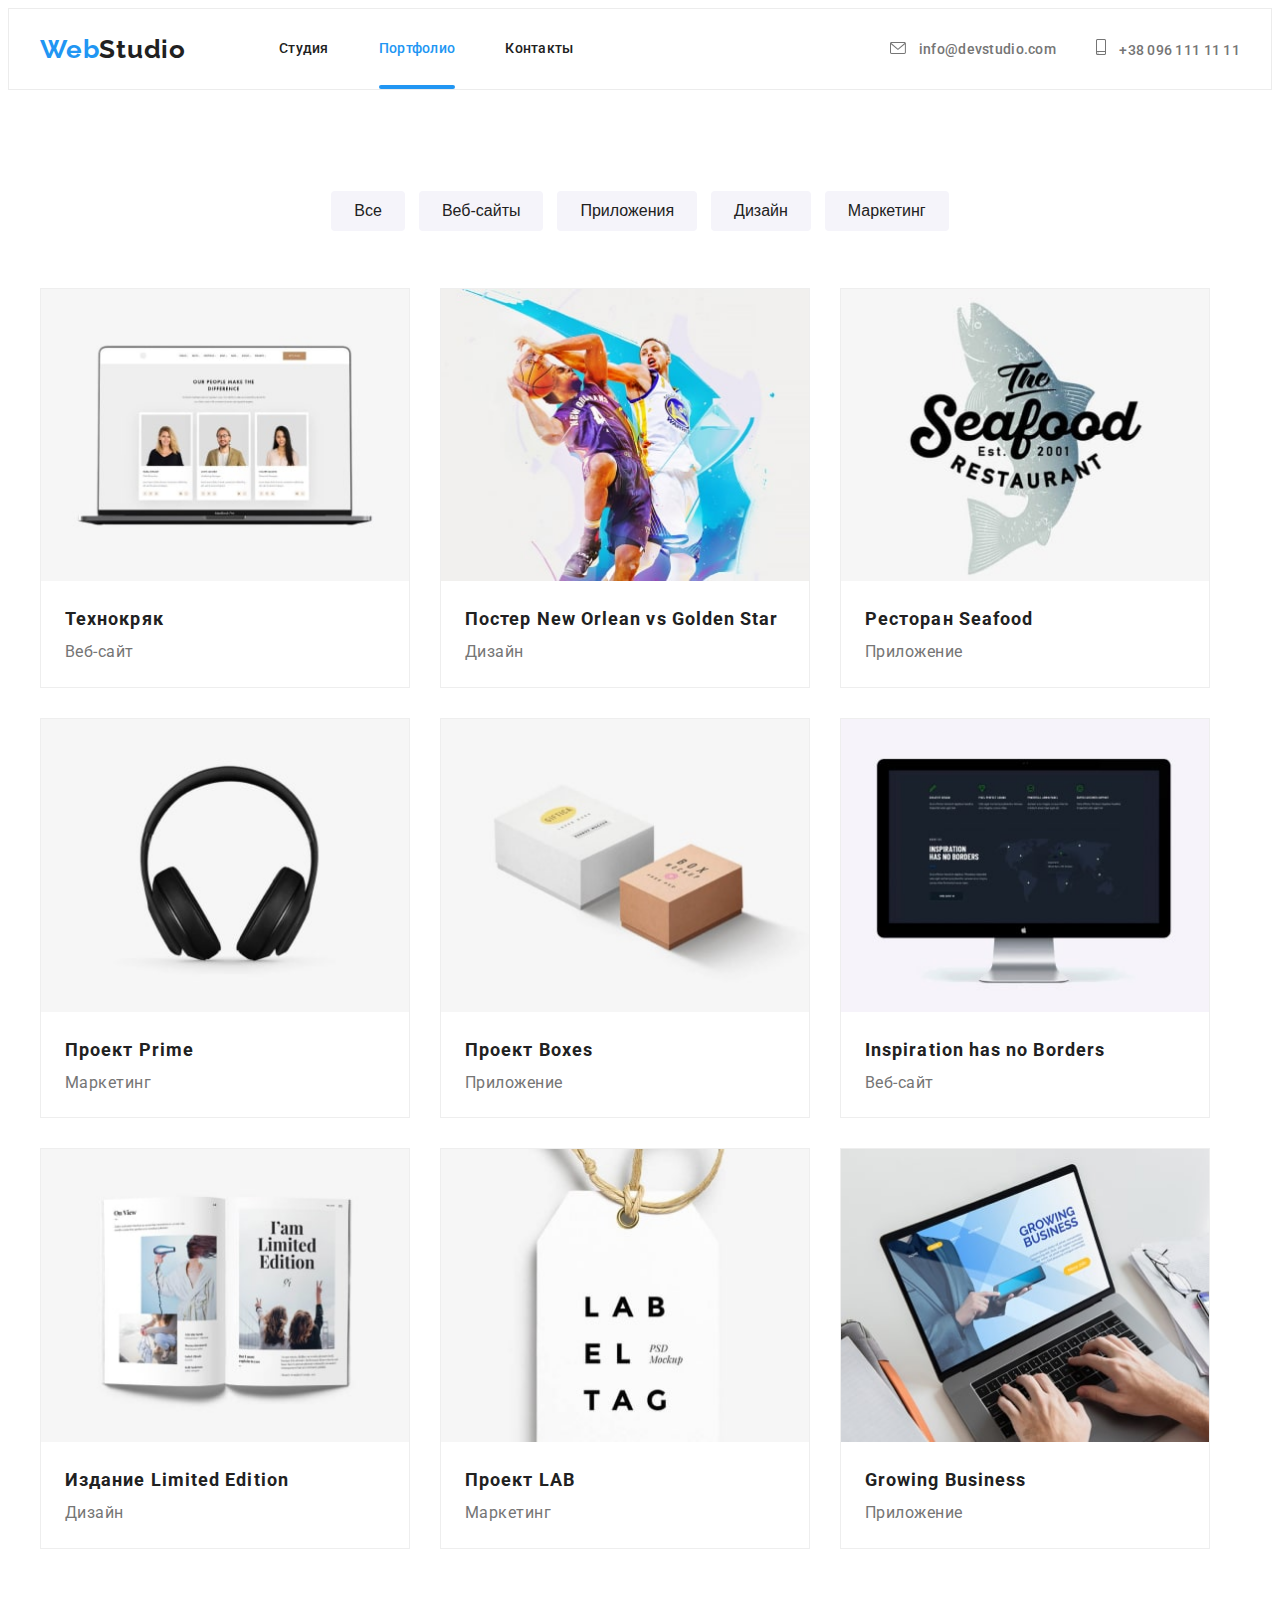
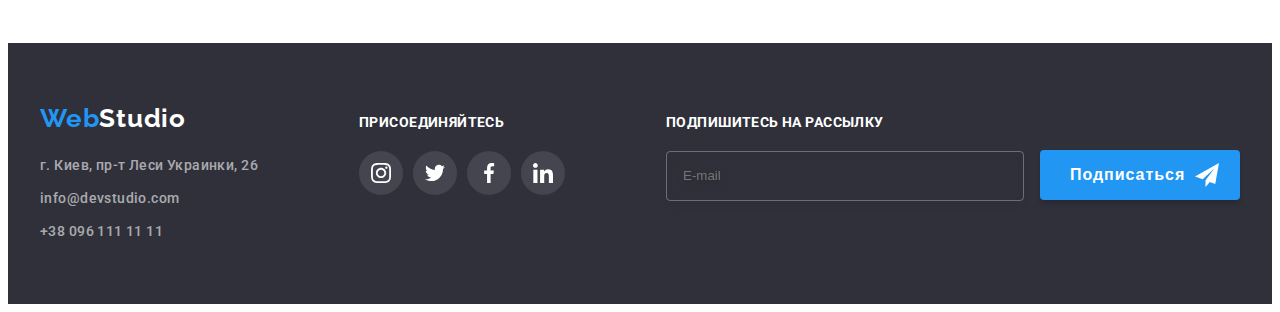
==== commit 28a7450d: "Update portfolio.html" ====
--- a/portfolio.html
+++ b/portfolio.html
@@ -110,7 +110,7 @@
                     <ul class="projects">
                         <li class="projects__item">
                             <a href="" class="projects__link">
-                                <button type="button">
+                                
                                 <div class="projects__wrap">
                                     <picture>
                                 <source srcset="
@@ -140,7 +140,7 @@
                                     <h3 class="projects__title">Технокряк</h3>
                                     <p class="projects__text">Веб-сайт</p>
                                 </div>
-                                </button>
+                               
                             </a>
                         </li>
                         <li class="projects__item">
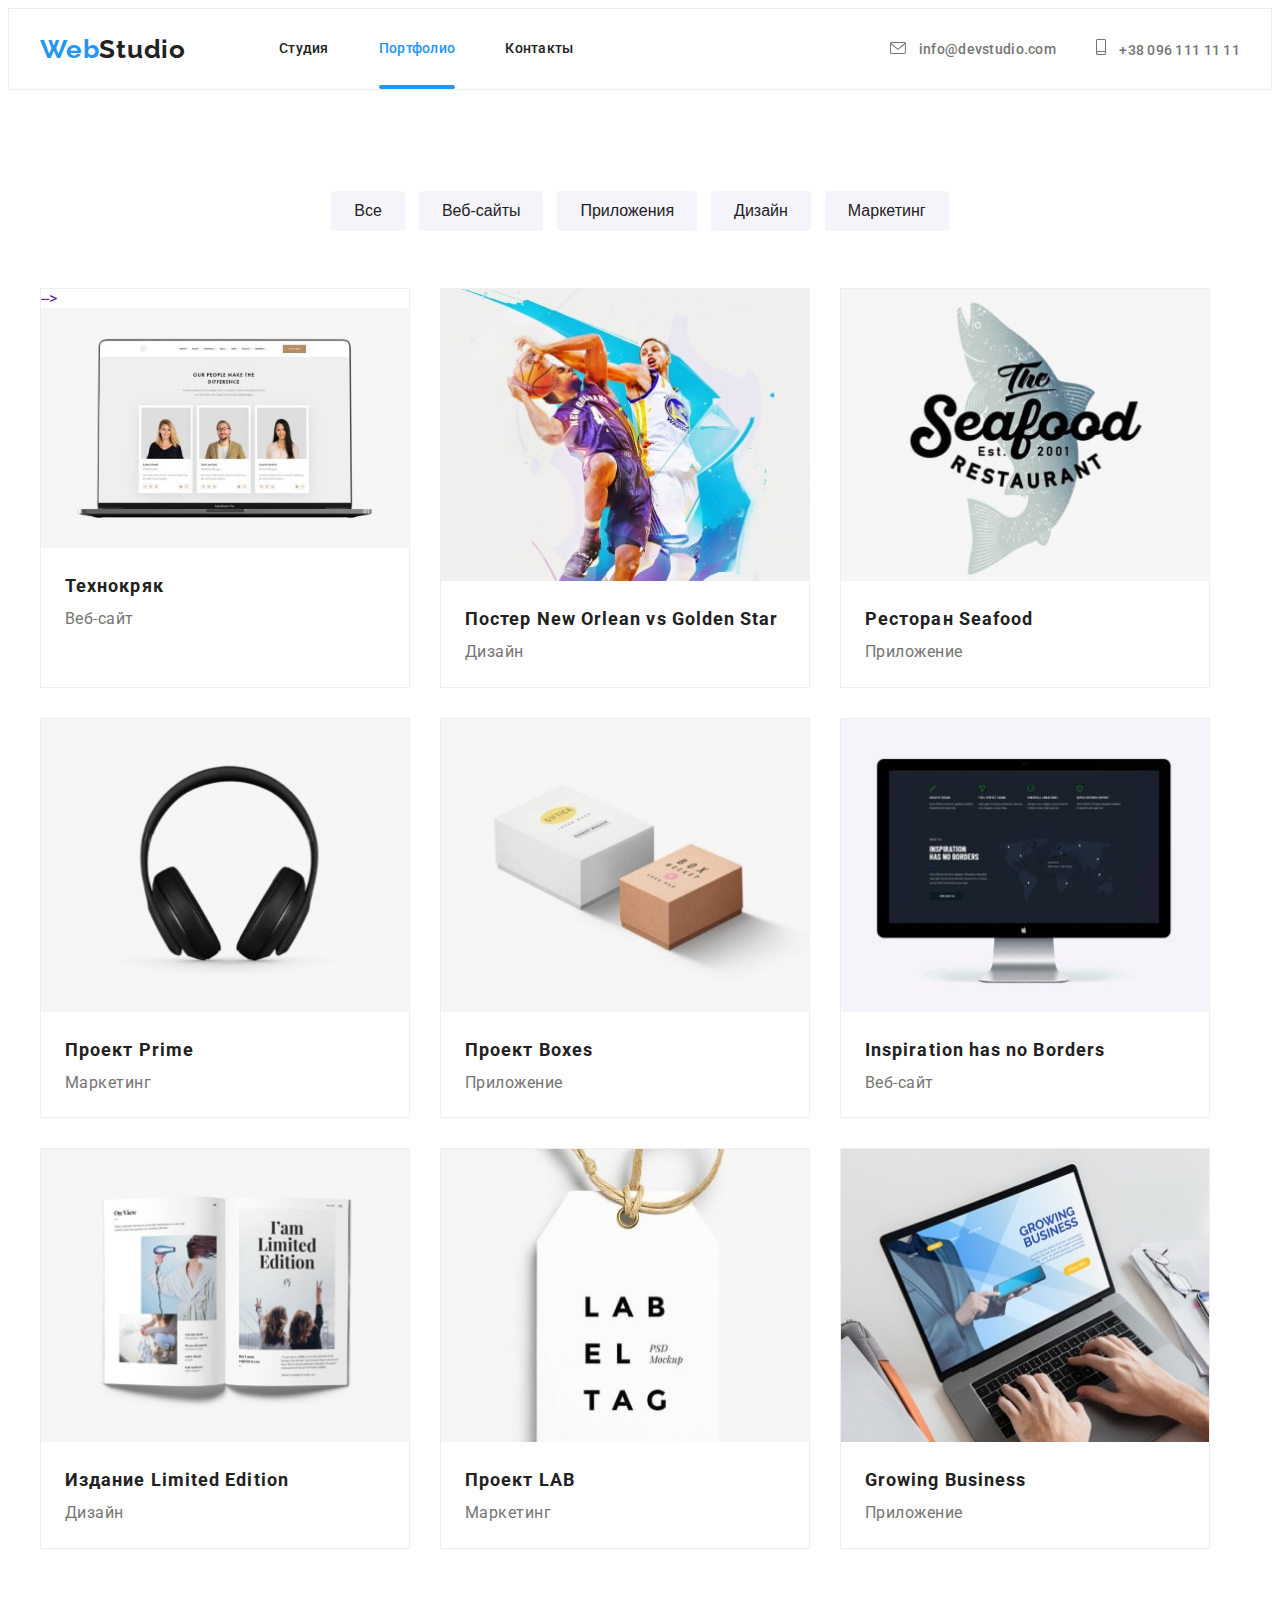
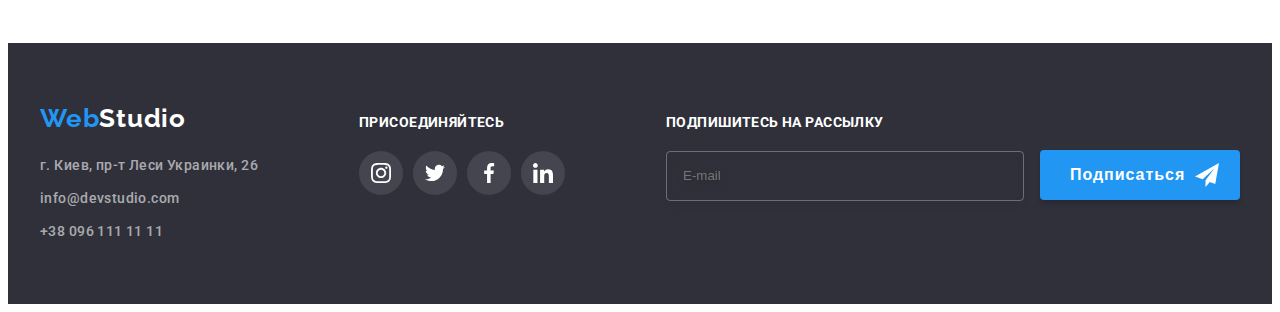
==== commit 58b82346: "bcb" ====
--- a/portfolio.html
+++ b/portfolio.html
@@ -109,8 +109,7 @@
                     
                     <ul class="projects">
                         <li class="projects__item">
-                            <a href="" class="projects__link">
-                                
+                            <a href="" class="projects__link" type="button">
                                 <div class="projects__wrap">
                                     <picture>
                                 <source srcset="
@@ -125,12 +124,12 @@
                                 <source srcset="
                                     ./images/project1-mob-1x.jpg 1x,
                                     ./images/project1-mob-2x.jpg 2x" 
-                                    media="(min-with:320px)" />                           
-                                    <img 
-                                    srcset="
-                                    ./images/webpage-img.jpg 1x,
-                                    ./images/project1-2x.jpg 2x"
-                                    src="./images/webpage-img.jpg" alt="Веб-сайт" width="370" height="294">
+                                    media="(min-with:320px)" />-->                           
+                                    <img 
+                                    srcset="
+                                    ./images/project1-mob-1x.jpg 1x,
+                                    ./images/project1-mob-2x.jpg 2x"
+                                    src="./images/webpage-img.jpg" alt="Веб-сайт" width="370" height="294" >
                                     </picture>
                                     <p class="projects__description-text">Lorem ipsum, dolor sit amet consectetur adipisicing elit.
                                         Molestiae laudantium minus enim natus suscipit illum.
@@ -140,7 +139,6 @@
                                     <h3 class="projects__title">Технокряк</h3>
                                     <p class="projects__text">Веб-сайт</p>
                                 </div>
-                               
                             </a>
                         </li>
                         <li class="projects__item">
@@ -159,7 +157,7 @@
                                 <source srcset="
                                     ./images/project2-mob-1x.jpg 1x,
                                     ./images/project2-mob-2x.jpg 2x" 
-                                    media="(min-with:320px)" />                            
+                                    media="(min-with:320px)"/>                            
                                     <img 
                                     srcset="
                                     ./images/design-img.jpg 1x,
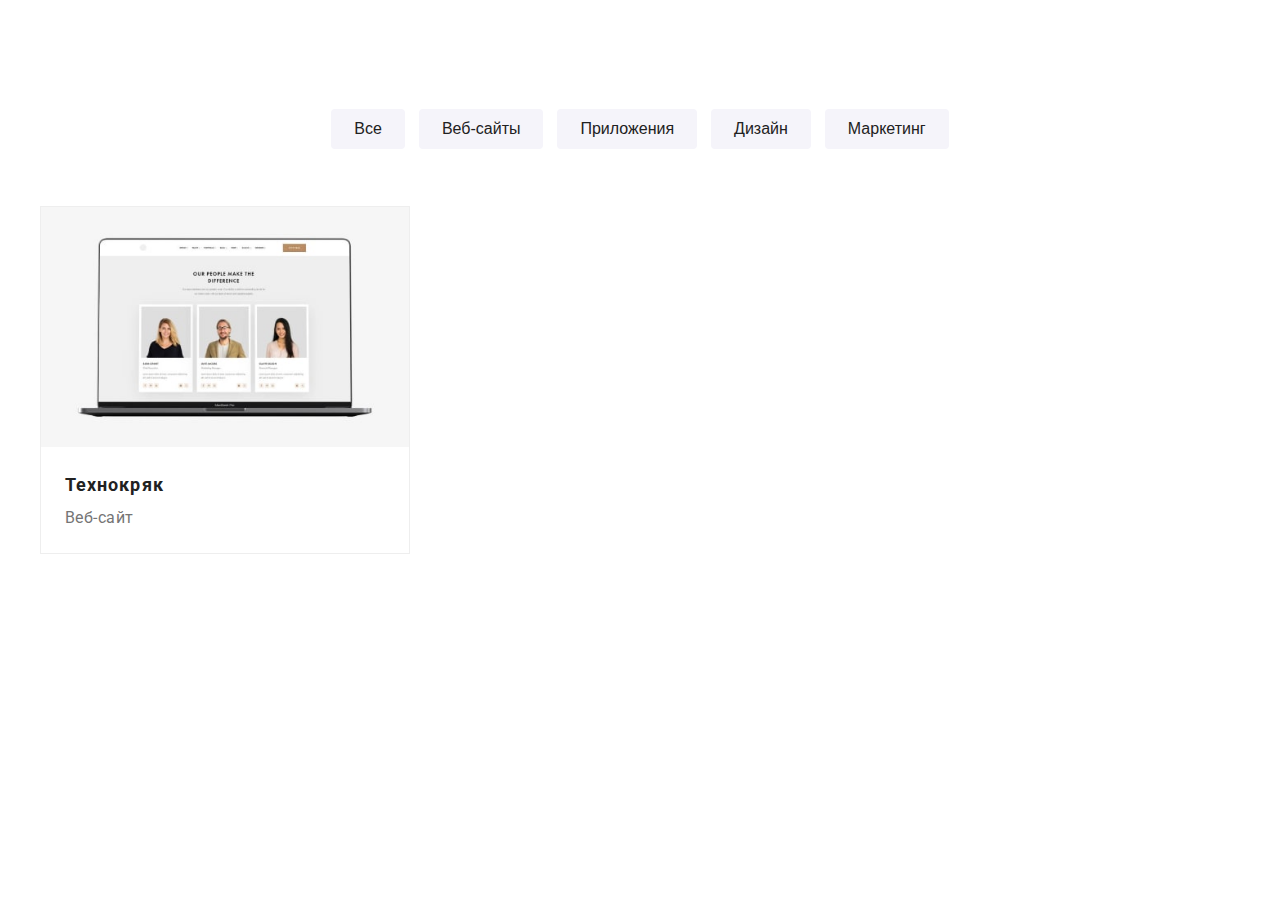
==== commit 7fef827b: "something" ====
--- a/portfolio.html
+++ b/portfolio.html
@@ -17,7 +17,7 @@
 </head>
     <body class="body">
         <!----------------------------HEADER---------------------------->
-        <header class="header">
+        <!--<header class="header">
             <nav class="header__container container">
                 <a class="logo">Web<span class="logo__dark">Studio</span></a>
                 <ul class="menu-nav">
@@ -93,7 +93,7 @@
                     </div>
                 </div>
             </div>
-        </header>
+        </header>-->
         <!----------------------------FUNCTIONS---------------------------->
             <section class="section">
                 <div class="container">
@@ -112,7 +112,7 @@
                             <a href="" class="projects__link" type="button">
                                 <div class="projects__wrap">
                                     <picture>
-                                <source srcset="
+                                <!--<source srcset="
                                     ./images/webpage-img.jpg 1x,
                                     ./images/project1-2x.jpg 2x
                                     " 
@@ -124,13 +124,13 @@
                                 <source srcset="
                                     ./images/project1-mob-1x.jpg 1x,
                                     ./images/project1-mob-2x.jpg 2x" 
-                                    media="(min-with:320px)" />-->                           
+                                    media="(min-with:320px)" /> </picture>-->
                                     <img 
                                     srcset="
                                     ./images/project1-mob-1x.jpg 1x,
                                     ./images/project1-mob-2x.jpg 2x"
-                                    src="./images/webpage-img.jpg" alt="Веб-сайт" width="370" height="294" >
-                                    </picture>
+                                    src="./images/webpage-img.jpg" alt="Веб-сайт"  >
+                                    
                                     <p class="projects__description-text">Lorem ipsum, dolor sit amet consectetur adipisicing elit.
                                         Molestiae laudantium minus enim natus suscipit illum.
                                         Odio eum asperiores necessitatibus!</p>
@@ -141,7 +141,7 @@
                                 </div>
                             </a>
                         </li>
-                        <li class="projects__item">
+                        <!--<li class="projects__item">
                             <a href="" class="projects__link" type="button">
                                 <div class="projects__wrap">
                                     <picture>
@@ -404,12 +404,12 @@
                                     <p class="projects__text">Приложение</p>
                                 </div>
                             </a>
-                        </li>
+                        </li>-->
                     </ul>
                     </div>
                     </section>
             <!----------------------------ADDRESS---------------------------->
-            <footer class="footer">
+            <!--<footer class="footer">
                 <div class="container">
                     <div class="address">
                         <address>
@@ -473,6 +473,6 @@
                     </div>
                 </div>
             </footer>
-            <script src="./js/menu.js"></script>
+            <script src="./js/menu.js"></script>-->
     </body>
 </html>--- a/css/main.min.css
+++ b/css/main.min.css
@@ -1,2 +1,2 @@
-:root{--webstudio-color: #2196f3;--menu-item-color: #212121;--header-adress-color: #757575;--hero-pre-title-color: #ffffff;--button-title-color: #ffffff;--qualities-title-color: #212121;--qualities-text-color: #757575;--about-title-color: #212121;--team-title-color: #212121;--employe-title-color: #212121;--employe-profession-color: #757575;--adress-geo-color: #ffffff;--footer-adress-color: rgba(255, 255, 255, 0.6);--menu-button-color: #212121;--all-item-name-color: #212121;--all-item-type: #757575}h1,h2,h3,p{margin:0px}img{display:block;max-width:100%;height:auto}body{font-family:"Roboto", sans-serif}ul{list-style:none;padding:0;margin:0}.container{width:100%;padding-left:15px;padding-right:15px;margin-left:auto;margin-right:auto}@media screen and (min-width: 480px){.container{width:480px}}@media screen and (min-width: 768px){.container{width:768px}}@media screen and (min-width: 1200px){.container{width:1200px}}@media screen and (min-width: 480px){.section{padding-top:60px;padding-bottom:60px}}@media screen and (min-width: 768px){.section{padding-top:60px;padding-bottom:60px}}@media screen and (min-width: 1200px){.section{padding-top:94px;padding-bottom:94px}}.section__title{padding-bottom:30px;font-weight:700;font-size:36px;line-height:1.16;text-align:center;letter-spacing:0.03em;color:var(--about-title-color)}.no-padding{padding-top:0;padding-bottom:0}.backdrop{width:100vw;height:100vh;background-color:rgba(0,0,0,0.2);position:fixed;top:0;left:0;transition:opacity 250ms cubic-bezier(0.4, 0, 0.2, 1),visibility 250ms cubic-bezier(0.4, 0, 0.2, 1)}.backdrop.is-hidden .modal{transform:scale(1.5) rotate(270deg)}.is-hidden{visibility:hidden;opacity:0;pointer-events:none}.modal{padding:40px;width:450px;height:609px;background:#ffffff;box-shadow:0px 1px 3px rgba(0,0,0,0.12),0px 1px 1px rgba(0,0,0,0.14),0px 2px 1px rgba(0,0,0,0.2);border-radius:4px;position:absolute;top:50%;left:50%;transform:scale(1) rotate(0) translate(-50%, -50%);transition:transform 250ms cubic-bezier(0.4, 0, 0.2, 1)}@media screen and (min-width: 1200px){.modal{width:528px;height:581px}}.modal__close{cursor:pointer;position:absolute;top:10px;right:10px;width:30px;height:30px;background-color:transparent;border:1px solid rgba(0,0,0,0.1);border-radius:50%;display:flex;align-items:center;justify-content:center;transition:fill 250ms cubic-bezier(0.4, 0, 0.2, 1)}.modal__close:hover,.modal__close:focus{fill:#2196f3}.modal__title{margin-bottom:12px;font-weight:600;font-size:20px;line-height:23px;text-align:center;letter-spacing:0.03em;color:#212121}.modal-field{margin-bottom:10px}.modal-field__input-text{font-size:12px;display:block;margin-bottom:4px;color:#757575}.modal-field__input-wrap{position:relative}.modal-field__input{width:100%;height:40px;border:1px solid rgba(33,33,33,0.2);border-radius:4px;outline:none;box-sizing:border-box;padding-left:42px;padding-right:10px;background-color:transparent;transition:border-color 250ms cubic-bezier(0.4, 0, 0.2, 1)}.modal-field__input:focus{border-color:#2196f3}.modal-field__input:focus+.modal-field__icon{fill:#2196f3}.modal-field__icon{position:absolute;left:15px;top:50%;transform:translateY(-50%);transition:fill 250ms cubic-bezier(0.4, 0, 0.2, 1)}.field-comment{margin-bottom:20px}.field-comment__input-text{font-size:12px;display:block;margin-bottom:4px;color:#757575}.field-comment__comment-text{display:block;outline:none;padding:12px 16px;width:100%;height:120px;border:1px solid rgba(33,33,33,0.2);box-sizing:border-box;border-radius:4px;resize:none;transition:border-color 250ms cubic-bezier(0.4, 0, 0.2, 1)}.field-comment__comment-text:focus{border-color:#2196f3}.field-comment__comment-text::placeholder{font-size:14px;color:rgba(117,117,117,0.5)}.checkbox{margin-bottom:30px}.checkbox__check:checked+.checkbox__check-text span{background-color:#2196f3;border:none}.checkbox__check.visually-hidden{position:absolute;white-space:nowrap;width:1px;height:1px;overflow:hidden;border:0;padding:0;clip:rect(0 0 0 0);clip-path:inset(50%);margin:-1px}.checkbox__check-text{display:flex;font-size:12px;color:#757575;align-items:center;justify-content:center}.checkbox__check-text span{width:16px;height:15px;border:2px solid #000000;margin-right:5px;border-radius:2px;display:flex;align-items:center;justify-content:center}@media screen and (min-width: 1200px){.checkbox__check-text{font-size:14px}}.checkbox__link{color:#2196f3;text-decoration:underline}.checkbox__icon-check{fill:#ffffff}.button{margin:0 auto;cursor:pointer;display:block;border:1px solid transparent;border-radius:4px;padding:10px 32px;min-width:200px;min-height:50px;color:var(--button-title-color);background-color:#2196f3;font-weight:700;font-size:16px;line-height:1.87;letter-spacing:0.06em;transition:box-shadow 250ms cubic-bezier(0.4, 0, 0.2, 1)}.button:hover,.button:focus{box-shadow:0px 4px 4px rgba(0,0,0,0.15)}.header{background-color:#ffffff;border:1px solid #ececec}.header__container{display:flex;align-items:center}.logo{padding-top:16px;padding-bottom:16px;font-family:Raleway;font-weight:700;font-size:26px;line-height:1.19;letter-spacing:0.03em;color:var(--webstudio-color)}.logo__dark{color:#212121}.menu-nav{display:flex}@media screen and (max-width: 767px){.menu-nav{display:none}}@media screen and (min-width: 768px){.menu-nav{margin-left:88px}}@media screen and (min-width: 1200px){.menu-nav{margin-left:93px}}.menu-nav__item+.menu-nav__item{margin-left:50px}.menu-nav__link{text-decoration:none;padding:32px 0;font-weight:500;font-size:14px;line-height:1.14;letter-spacing:0.02em;color:var(--menu-item-color);display:block;position:relative;transition:color 250ms cubic-bezier(0.4, 0, 0.2, 1)}.menu-nav__link.--current{color:#2196f3}.menu-nav__link.--current::after{content:"";width:100%;height:4px;background-color:#2196f3;border-radius:2px;position:absolute;left:0;bottom:0}.menu-nav__link:hover,.menu-nav__link:focus{font-weight:500;font-size:14px;line-height:1.14;letter-spacing:0.02em;color:#2196f3}.contacts{margin:-10px;margin-left:auto}@media screen and (max-width: 767px){.contacts{display:none}}@media screen and (min-width: 1200px){.contacts{display:flex}}.contacts__item{margin:10px}@media screen and (min-width: 1200px){.contacts__item+.contacts__item{margin-left:30px}}.contacts__link{text-decoration:none;font-weight:500;font-size:14px;line-height:1.14;letter-spacing:0.02em;color:var(--header-adress-color);transition:color 250ms cubic-bezier(0.4, 0, 0.2, 1)}.contacts__link:hover,.contacts__link:focus{font-weight:500;font-size:14px;line-height:1.14;letter-spacing:0.02em;color:#2196f3}.contacts__icon{margin-right:10px;fill:currentColor;transition:fill 250ms cubic-bezier(0.4, 0, 0.2, 1)}.contacts__icon:hover{fill:currentColor}.open-menu-btn{cursor:pointer;display:inline-flex;margin-left:auto;padding:0;border:none;background-color:transparent}.open-menu-btn:hover,.open-menu-btn:focus{fill:#2196f3}@media screen and (min-width: 767px){.open-menu-btn{display:none}}.mob-menu{position:fixed;background-color:#fff;width:100vw;height:100vh;top:0;z-index:5}.mob-menu .container{display:flex;flex-direction:column;justify-content:space-between;height:100%;padding:10px 15px 48px 40px}.close-menu-btn{cursor:pointer;display:block;margin-left:auto;border:none;background-color:transparent;padding:0}.close-menu-btn:hover,.close-menu-btn:focus{fill:#2196f3}.mob-menu__item+.mob-menu__item{padding-top:32px}.mob-menu__link{text-decoration:none;font-weight:500;font-size:40px;line-height:47px;letter-spacing:0.02em;color:#212121}.mob-menu__link.--current{color:#2196f3}.mob-contacts__item+.mob-contacts__item{padding-top:32px}.mob-contacts__link{text-decoration:none;font-weight:500;font-size:24px;line-height:28px;letter-spacing:0.02em;color:#757575}.mob-contacts__tel{font-weight:500;font-size:34px;line-height:40px;letter-spacing:0.02em;color:#2196f3}.mob-soc__list{display:flex;margin-top:64px}.mob-soc__item{padding:-10px}.mob-soc__item+.mob-soc__item{border-left:1px solid rgba(33,33,33,0.2)}.mob-soc__link{padding:0px 10px;font-weight:500;font-size:18px;line-height:22px;letter-spacing:0.02em;color:#2196f3;text-decoration:none}.hero{padding:0px 0px 0px 0px;text-align:center;padding-top:200px 0px;max-width:1600px;padding-top:200px;margin-left:auto;margin-right:auto;background-image:linear-gradient(rgba(47,48,58,0.4), rgba(47,48,58,0.4)),url(../images/hero-bg-mob-1x-min.png);background-repeat:no-repeat;background-position:center;background-size:cover;max-height:400px;padding:118px 0px}@media (min-device-pixel-ratio: 2), (min-resolution: 192dpi), (min-resolution: 2dppx){.hero{background-image:url(../images/hero-bg-mob-2x-min.png)}}@media screen and (min-width: 768px){.hero{background-image:url(../images/hero-bg-tab-1x-min.png)}}@media screen and (min-width: 768px) and (min-device-pixel-ratio: 2), screen and (min-width: 768px) and (min-resolution: 192dpi), screen and (min-width: 768px) and (min-resolution: 2dppx){.hero{background-image:url(../images/hero-bg-tab-2x-min.png)}}@media screen and (min-width: 1200px){.hero{background-image:url(../images/hero-bg-1x.jpg)}}@media screen and (min-width: 1200px) and (min-device-pixel-ratio: 2), screen and (min-width: 1200px) and (min-resolution: 192dpi), screen and (min-width: 1200px) and (min-resolution: 2dppx){.hero{background-image:url(../images/hero-bg-2x-min.png)}}.hero__title{font-weight:900;color:var(--hero-pre-title-color);font-size:26px;line-height:1.62}@media screen and (min-width: 1200px){.hero__title{font-size:44px;line-height:1.36}}.hero__button{margin-top:30px;cursor:pointer;display:inline-block;border:1px solid transparent;border-radius:4px;box-shadow:0px 4px 4px rgba(0,0,0,0.15);padding:10px 32px;min-width:200px;min-height:50px;color:var(--button-title-color);background-color:#2196f3;font-weight:700;font-size:16px;line-height:1.87}.hidden__title{position:absolute;white-space:nowrap;width:1px;height:1px;overflow:hidden;border:0;padding:0;clip:rect(0 0 0 0);clip-path:inset(50%);margin:-1px}@media screen and (min-width: 480px){.features{width:480px;margin:-30px -15px}}@media screen and (min-width: 768px){.features{width:768px;display:flex;flex-wrap:wrap;margin:-15px}}@media screen and (min-width: 1200px){.features{width:1200px;display:flex;margin:-15px}}.features__image{display:flex;width:100%;height:120px;background:#f5f4fa;border-radius:4px;align-items:center;justify-content:center;margin-bottom:30px}@media screen and (min-width: 480px){.features__item{width:calc(100% / 1 - 30px);margin:30px 15px}}@media screen and (min-width: 768px){.features__item{width:calc(100% / 2 - 30px);margin:15px}}@media screen and (min-width: 1200px){.features__item{width:calc(100% / 4 - 30px);margin:15px}}.features__title{margin-top:30px;margin-bottom:10px;font-weight:700;font-size:14px;line-height:1.14;letter-spacing:0.03em;text-transform:uppercase;color:var(--qualities-title-color)}@media screen and (min-width: 480px){.features__title{text-align:center}}@media screen and (min-width: 768px){.features__title{text-align:left}}@media screen and (min-width: 1200px){.features__title{text-align:left}}.features__text{margin-bottom:0px;font-weight:400;font-size:14px;line-height:1.71;letter-spacing:0.03em;color:var(--qualities-text-color)}.about__section{padding-top:0px}@media screen and (max-width: 1199px){.about__section{display:none}}.about{display:flex}.about__item{position:relative}.about__item+.about__item{margin-left:30px}.about__img{display:block;max-width:100%}.about__label{display:flex;align-items:center;justify-content:center;position:absolute;bottom:0;left:0;width:100%;height:70px;background:rgba(47,48,58,0.8)}.about__title{font-weight:700;font-size:14px;line-height:1.14;letter-spacing:0.03em;text-align:center;text-transform:uppercase;color:#ffffff}.team-section{background:#f5f4fa}.team{margin:-30px -15px}@media screen and (min-width: 480px){.team{width:480px}}@media screen and (min-width: 768px){.team{margin:-15px;width:768px;display:flex;flex-wrap:wrap}}@media screen and (min-width: 1200px){.team{width:1200px;display:flex}}.team__item{margin:30px 15px}@media screen and (min-width: 480px){.team__item{width:calc(100% / 1 - 30px)}}@media screen and (min-width: 768px){.team__item{width:calc(100% / 2 - 30px);margin:15px}}@media screen and (min-width: 1200px){.team__item{width:calc(100% / 4 - 30px)}}.team__img{width:100%}.team__employe{background:#ffffff;padding-top:30px;padding-bottom:30px;box-shadow:0px 1px 3px rgba(0,0,0,0.12),0px 1px 1px rgba(0,0,0,0.14),0px 2px 1px rgba(0,0,0,0.2);border-radius:0px 0px 4px 4px}.team__title{margin-bottom:10px;font-weight:500;font-size:16px;line-height:1.18;text-align:center;letter-spacing:0.03em;color:var(--employe-title-color)}.team__text{margin-bottom:16px;font-weight:400;font-size:16px;line-height:1.18;text-align:center;letter-spacing:0.03em;color:var(--employe-profession-color)}.soclist{display:flex;justify-content:center}.soclist__item{width:44px;height:44px}.soclist__item+.soclist__item{margin-left:10px}.soclist__link{cursor:pointer;width:100%;height:100%;border-radius:50%;display:flex;align-items:center;justify-content:center;background-color:#ffffff;color:#afb1b8;transition:color 250ms cubic-bezier(0.4, 0, 0.2, 1),background-color 250ms cubic-bezier(0.4, 0, 0.2, 1)}.soclist__link:hover,.soclist__link:focus{color:#ffffff;background-color:#2196f3}.soclist__icon{fill:currentColor}@media screen and (min-width: 480px){.clients{width:480px;display:flex;flex-wrap:wrap;margin:-15px}}@media screen and (min-width: 768px){.clients{width:768px;display:flex;flex-wrap:wrap;margin:-15px}}@media screen and (min-width: 1200px){.clients{width:1200px;display:flex;margin:-15px}}@media screen and (min-width: 480px){.clients__item{width:calc(100% / 2 - 30px);height:92px;margin:15px}}@media screen and (min-width: 768px){.clients__item{width:calc(100% / 3 - 30px);height:92px;margin:15px}}@media screen and (min-width: 1200px){.clients__item{width:calc(100% / 6 - 30px);height:92px;margin:15px}}.clients__link{display:flex;width:100%;height:100%;color:#afb1b8;background-color:#ffffff;border:1px solid #afb1b8;border-radius:4px;align-items:center;justify-content:center;transition:color 250ms cubic-bezier(0.4, 0, 0.2, 1),background-color 250ms cubic-bezier(0.4, 0, 0.2, 1),border 250ms cubic-bezier(0.4, 0, 0.2, 1)}.clients__link:hover,.clients__link:focus{color:#2196f3;background-color:#ffffff;border:1px solid #2196f3}.clients__icon{fill:currentColor}.footer{padding:60px 0px;background:#2f303a;display:flex}.footer .container{align-items:baseline;text-align:center}@media screen and (min-width: 768px){.footer .container{display:flex;flex-wrap:wrap}}@media screen and (min-width: 1200px){.footer .container{text-align:left}}.address{flex-grow:1}@media screen and (min-width: 768px){.address{flex-grow:1}}.address__title{font-style:normal;font-family:Raleway;font-weight:700;font-size:26px;line-height:1.19;letter-spacing:0.03em;color:var(--webstudio-color)}.address__title-studio{color:#ffffff}.address__list{margin-top:20px}.address__item+.address__item{margin-top:9px}.address__link{text-decoration:none;font-style:normal;font-weight:500;font-size:14px;line-height:1.71;letter-spacing:0.03em;color:var(--footer-adress-color)}.address__geo{color:var(--adress-geo-color)}.soclink{margin:60px 0px;flex-grow:1}@media screen and (min-width: 1200px){.soclink{margin:0}}.soclink__main-title{font-weight:700;font-size:14px;line-height:1.14;letter-spacing:0.03em;text-transform:uppercase;color:#ffffff}.soclink__list{display:flex;margin-top:20px;justify-content:center}@media screen and (min-width: 1200px){.soclink__list{justify-content:inherit}}.soclink__icon{fill:currentColor}.soclink__item{width:44px;height:44px}.soclink__item+.soclink__item{margin-left:10px}.soclink__link{cursor:pointer;width:100%;height:100%;border-radius:50%;display:flex;align-items:center;justify-content:center;background-color:rgba(255,255,255,0.1);color:#ffffff;transition:color 250ms cubic-bezier(0.4, 0, 0.2, 1),background-color 250ms cubic-bezier(0.4, 0, 0.2, 1)}.soclink__link:hover,.soclink__link:focus{color:#ffffff;background-color:#2196f3}@media screen and (min-width: 768px){.e-mail{margin-left:auto;margin-right:auto;margin-top:60px}}@media screen and (min-width: 1200px){.e-mail{margin:0}}.e-mail__title{font-weight:700;font-size:14px;line-height:1.14;letter-spacing:0.03em;text-transform:uppercase;color:#ffffff}.subscribe__input{background-color:transparent;padding:15px 16px;margin:20px 0px;width:100%;height:50px;left:815px;top:2787px;border:1px solid rgba(255,255,255,0.3);box-sizing:border-box;filter:drop-shadow(0px 4px 4px rgba(0,0,0,0.15));border-radius:4px}@media screen and (min-width: 1200px){.subscribe__input{width:358px}}.e-input .input::placeholder{letter-spacing:0.03em;font-size:16px;color:#2f303a}.subscribe__button{align-items:center;padding-left:29px;cursor:pointer;display:inline-flex;border:1px solid transparent;border-radius:4px;box-shadow:0px 4px 4px rgba(0,0,0,0.15);min-width:200px;min-height:50px;background:#2196f3;color:#ffffff;font-weight:700;font-size:16px;line-height:30px;letter-spacing:0.06em}@media screen and (min-width: 1200px){.subscribe__button{margin-left:12px}}.subscribe__icon{margin-left:10px}.hidden-title{position:absolute;white-space:nowrap;width:1px;height:1px;overflow:hidden;border:0;padding:0;clip:rect(0 0 0 0);clip-path:inset(50%);margin:-1px}@media screen and (min-width: 480px){.functions{margin-bottom:40px;display:flex;flex-wrap:wrap}}@media screen and (min-width: 768px){.functions{margin-bottom:30px;display:flex;justify-content:center}}@media screen and (min-width: 1200px){.functions{margin-bottom:50px;display:flex;justify-content:center}}.functions__item{margin:7px}.functions__button{cursor:pointer;display:inline-block;border:1px solid transparent;border-radius:4px;padding:6px 22px;min-width:73px;min-height:38px;color:var(--menu-button-color);background-color:#f5f4fa;font-weight:500;font-size:16px;line-height:1.62;text-align:center;transition:color 250ms cubic-bezier(0.4, 0, 0.2, 1),background-color 250ms cubic-bezier(0.4, 0, 0.2, 1),box-shadow 250ms cubic-bezier(0.4, 0, 0.2, 1)}.functions__button:hover,.functions__button:focus{color:#ffffff;background-color:#2196f3;box-shadow:0px 3px 1px rgba(0,0,0,0.1),0px 1px 2px rgba(0,0,0,0.08),0px 2px 2px rgba(0,0,0,0.12)}@media screen and (min-width: 480px){.projects{width:480px;margin:-30px -15px}}@media screen and (min-width: 768px){.projects{width:768px;display:flex;flex-wrap:wrap;margin:-15px}}@media screen and (min-width: 1200px){.projects{width:1200px;display:flex;flex-wrap:wrap;margin:-15px}}.projects__item{margin-right:30px;margin-bottom:30px;background:#ffffff;border:1px solid #eeeeee;box-sizing:border-box}@media screen and (min-width: 480px){.projects__item{width:calc(100% / 1 - 30px);margin:30px 15px}}@media screen and (min-width: 768px){.projects__item{width:calc(100% / 2 - 30px);margin:15px}}@media screen and (min-width: 1200px){.projects__item{width:calc(100% / 3 - 30px);margin:15px}}.projects__link{text-decoration:none;transition:box-shadow 250ms cubic-bezier(0.4, 0, 0.2, 1)}.projects__link:hover .projects__description-text,.projects__link:focus .projects__description-text{transform:translateY(0)}.projects__link:hover,.projects__link:focus{box-shadow:0px 1px 1px rgba(0,0,0,0.12),0px 4px 4px rgba(0,0,0,0.06),1px 4px 6px rgba(0,0,0,0.16)}.projects__wrap{position:relative;overflow:hidden}.projects__description-text{position:absolute;top:0;left:0;font-size:18px;color:#ffffff;line-height:1.5;padding:40px 30px;background-color:rgba(33,150,243,0.9);height:101%;transform:translateY(100%);transition:transform 250ms cubic-bezier(0.4, 0, 0.2, 1)}.projects__feature{padding:20px 24px;background:#ffffff}.projects__title{font-weight:700;font-size:18px;line-height:2;letter-spacing:0.06em;color:var(--all-item-name-color)}.projects__text{font-weight:400;font-size:16px;line-height:1.87;letter-spacing:0.03em;color:var(--all-item-type)}
+:root{--webstudio-color: #2196f3;--menu-item-color: #212121;--header-adress-color: #757575;--hero-pre-title-color: #ffffff;--button-title-color: #ffffff;--qualities-title-color: #212121;--qualities-text-color: #757575;--about-title-color: #212121;--team-title-color: #212121;--employe-title-color: #212121;--employe-profession-color: #757575;--adress-geo-color: #ffffff;--footer-adress-color: rgba(255, 255, 255, 0.6);--menu-button-color: #212121;--all-item-name-color: #212121;--all-item-type: #757575}h1,h2,h3,p{margin:0px}img{display:block;max-width:100%;height:auto}body{font-family:"Roboto", sans-serif}ul{list-style:none;padding:0;margin:0}.container{width:100%;padding-left:15px;padding-right:15px;margin-left:auto;margin-right:auto}@media screen and (min-width: 480px){.container{width:480px}}@media screen and (min-width: 768px){.container{width:768px}}@media screen and (min-width: 1200px){.container{width:1200px}}@media screen and (min-width: 480px){.section{padding-top:60px;padding-bottom:60px}}@media screen and (min-width: 768px){.section{padding-top:60px;padding-bottom:60px}}@media screen and (min-width: 1200px){.section{padding-top:94px;padding-bottom:94px}}.section__title{padding-bottom:30px;font-weight:700;font-size:36px;line-height:1.16;text-align:center;letter-spacing:0.03em;color:var(--about-title-color)}.no-padding{padding-top:0;padding-bottom:0}.backdrop{width:100vw;height:100vh;background-color:rgba(0,0,0,0.2);position:fixed;top:0;left:0;transition:opacity 250ms cubic-bezier(0.4, 0, 0.2, 1),visibility 250ms cubic-bezier(0.4, 0, 0.2, 1)}.backdrop.is-hidden .modal{transform:scale(1.5) rotate(270deg)}.is-hidden{visibility:hidden;opacity:0;pointer-events:none}.modal{padding:40px;width:450px;height:609px;background:#ffffff;box-shadow:0px 1px 3px rgba(0,0,0,0.12),0px 1px 1px rgba(0,0,0,0.14),0px 2px 1px rgba(0,0,0,0.2);border-radius:4px;position:absolute;top:50%;left:50%;transform:scale(1) rotate(0) translate(-50%, -50%);transition:transform 250ms cubic-bezier(0.4, 0, 0.2, 1)}@media screen and (min-width: 1200px){.modal{width:528px;height:581px}}.modal__close{cursor:pointer;position:absolute;top:10px;right:10px;width:30px;height:30px;background-color:transparent;border:1px solid rgba(0,0,0,0.1);border-radius:50%;display:flex;align-items:center;justify-content:center;transition:fill 250ms cubic-bezier(0.4, 0, 0.2, 1)}.modal__close:hover,.modal__close:focus{fill:#2196f3}.modal__title{margin-bottom:12px;font-weight:600;font-size:20px;line-height:23px;text-align:center;letter-spacing:0.03em;color:#212121}.modal-field{margin-bottom:10px}.modal-field__input-text{font-size:12px;display:block;margin-bottom:4px;color:#757575}.modal-field__input-wrap{position:relative}.modal-field__input{width:100%;height:40px;border:1px solid rgba(33,33,33,0.2);border-radius:4px;outline:none;box-sizing:border-box;padding-left:42px;padding-right:10px;background-color:transparent;transition:border-color 250ms cubic-bezier(0.4, 0, 0.2, 1)}.modal-field__input:focus{border-color:#2196f3}.modal-field__input:focus+.modal-field__icon{fill:#2196f3}.modal-field__icon{position:absolute;left:15px;top:50%;transform:translateY(-50%);transition:fill 250ms cubic-bezier(0.4, 0, 0.2, 1)}.field-comment{margin-bottom:20px}.field-comment__input-text{font-size:12px;display:block;margin-bottom:4px;color:#757575}.field-comment__comment-text{display:block;outline:none;padding:12px 16px;width:100%;height:120px;border:1px solid rgba(33,33,33,0.2);box-sizing:border-box;border-radius:4px;resize:none;transition:border-color 250ms cubic-bezier(0.4, 0, 0.2, 1)}.field-comment__comment-text:focus{border-color:#2196f3}.field-comment__comment-text::placeholder{font-size:14px;color:rgba(117,117,117,0.5)}.checkbox{margin-bottom:30px}.checkbox__check:checked+.checkbox__check-text span{background-color:#2196f3;border:none}.checkbox__check.visually-hidden{position:absolute;white-space:nowrap;width:1px;height:1px;overflow:hidden;border:0;padding:0;clip:rect(0 0 0 0);clip-path:inset(50%);margin:-1px}.checkbox__check-text{display:flex;font-size:12px;color:#757575;align-items:center;justify-content:center}.checkbox__check-text span{width:16px;height:15px;border:2px solid #000000;margin-right:5px;border-radius:2px;display:flex;align-items:center;justify-content:center}@media screen and (min-width: 1200px){.checkbox__check-text{font-size:14px}}.checkbox__link{color:#2196f3;text-decoration:underline}.checkbox__icon-check{fill:#ffffff}.button{margin:0 auto;cursor:pointer;display:block;border:1px solid transparent;border-radius:4px;padding:10px 32px;min-width:200px;min-height:50px;color:var(--button-title-color);background-color:#2196f3;font-weight:700;font-size:16px;line-height:1.87;letter-spacing:0.06em;transition:box-shadow 250ms cubic-bezier(0.4, 0, 0.2, 1)}.button:hover,.button:focus{box-shadow:0px 4px 4px rgba(0,0,0,0.15)}.header{background-color:#ffffff;border:1px solid #ececec}.header__container{display:flex;align-items:center}.logo{padding-top:16px;padding-bottom:16px;font-family:Raleway;font-weight:700;font-size:26px;line-height:1.19;letter-spacing:0.03em;color:var(--webstudio-color)}.logo__dark{color:#212121}.menu-nav{display:flex}@media screen and (max-width: 767px){.menu-nav{display:none}}@media screen and (min-width: 768px){.menu-nav{margin-left:88px}}@media screen and (min-width: 1200px){.menu-nav{margin-left:93px}}.menu-nav__item+.menu-nav__item{margin-left:50px}.menu-nav__link{text-decoration:none;padding:32px 0;font-weight:500;font-size:14px;line-height:1.14;letter-spacing:0.02em;color:var(--menu-item-color);display:block;position:relative;transition:color 250ms cubic-bezier(0.4, 0, 0.2, 1)}.menu-nav__link.--current{color:#2196f3}.menu-nav__link.--current::after{content:"";width:100%;height:4px;background-color:#2196f3;border-radius:2px;position:absolute;left:0;bottom:0}.menu-nav__link:hover,.menu-nav__link:focus{font-weight:500;font-size:14px;line-height:1.14;letter-spacing:0.02em;color:#2196f3}.contacts{margin:-10px;margin-left:auto}@media screen and (max-width: 767px){.contacts{display:none}}@media screen and (min-width: 1200px){.contacts{display:flex}}.contacts__item{margin:10px}@media screen and (min-width: 1200px){.contacts__item+.contacts__item{margin-left:30px}}.contacts__link{text-decoration:none;font-weight:500;font-size:14px;line-height:1.14;letter-spacing:0.02em;color:var(--header-adress-color);transition:color 250ms cubic-bezier(0.4, 0, 0.2, 1)}.contacts__link:hover,.contacts__link:focus{font-weight:500;font-size:14px;line-height:1.14;letter-spacing:0.02em;color:#2196f3}.contacts__icon{margin-right:10px;fill:currentColor;transition:fill 250ms cubic-bezier(0.4, 0, 0.2, 1)}.contacts__icon:hover{fill:currentColor}.open-menu-btn{cursor:pointer;display:inline-flex;margin-left:auto;padding:0;border:none;background-color:transparent}.open-menu-btn:hover,.open-menu-btn:focus{fill:#2196f3}@media screen and (min-width: 767px){.open-menu-btn{display:none}}.mob-menu{position:fixed;background-color:#fff;width:100vw;height:100vh;top:0;z-index:5}.mob-menu .container{display:flex;flex-direction:column;justify-content:space-between;height:100%;padding:10px 15px 48px 40px}.close-menu-btn{cursor:pointer;display:block;margin-left:auto;border:none;background-color:transparent;padding:0}.close-menu-btn:hover,.close-menu-btn:focus{fill:#2196f3}.mob-menu__item+.mob-menu__item{padding-top:32px}.mob-menu__link{text-decoration:none;font-weight:500;font-size:40px;line-height:47px;letter-spacing:0.02em;color:#212121}.mob-menu__link.--current{color:#2196f3}.mob-contacts__item+.mob-contacts__item{padding-top:32px}.mob-contacts__link{text-decoration:none;font-weight:500;font-size:24px;line-height:28px;letter-spacing:0.02em;color:#757575}.mob-contacts__tel{font-weight:500;font-size:34px;line-height:40px;letter-spacing:0.02em;color:#2196f3}.mob-soc__list{display:flex;margin-top:64px}.mob-soc__item{padding:-10px}.mob-soc__item+.mob-soc__item{border-left:1px solid rgba(33,33,33,0.2)}.mob-soc__link{padding:0px 10px;font-weight:500;font-size:18px;line-height:22px;letter-spacing:0.02em;color:#2196f3;text-decoration:none}.hero{padding:0px 0px 0px 0px;text-align:center;padding-top:200px 0px;max-width:1600px;padding-top:200px;margin-left:auto;margin-right:auto;background-image:linear-gradient(rgba(47,48,58,0.4), rgba(47,48,58,0.4)),url(../images/hero-bg-mob-1x-min.png);background-repeat:no-repeat;background-position:center;background-size:cover;max-height:400px;padding:118px 0px}@media (min-device-pixel-ratio: 2), (min-resolution: 192dpi), (min-resolution: 2dppx){.hero{background-image:url(../images/hero-bg-mob-2x-min.png)}}@media screen and (min-width: 768px){.hero{background-image:url(../images/hero-bg-tab-1x-min.png)}}@media screen and (min-width: 768px) and (min-device-pixel-ratio: 2), screen and (min-width: 768px) and (min-resolution: 192dpi), screen and (min-width: 768px) and (min-resolution: 2dppx){.hero{background-image:url(../images/hero-bg-tab-2x-min.png)}}@media screen and (min-width: 1200px){.hero{background-image:url(../images/hero-bg-1x.jpg)}}@media screen and (min-width: 1200px) and (min-device-pixel-ratio: 2), screen and (min-width: 1200px) and (min-resolution: 192dpi), screen and (min-width: 1200px) and (min-resolution: 2dppx){.hero{background-image:url(../images/hero-bg-2x-min.png)}}.hero__title{font-weight:900;color:var(--hero-pre-title-color);font-size:26px;line-height:1.62}@media screen and (min-width: 1200px){.hero__title{font-size:44px;line-height:1.36}}.hero__button{margin-top:30px;cursor:pointer;display:inline-block;border:1px solid transparent;border-radius:4px;box-shadow:0px 4px 4px rgba(0,0,0,0.15);padding:10px 32px;min-width:200px;min-height:50px;color:var(--button-title-color);background-color:#2196f3;font-weight:700;font-size:16px;line-height:1.87}.hidden__title{position:absolute;white-space:nowrap;width:1px;height:1px;overflow:hidden;border:0;padding:0;clip:rect(0 0 0 0);clip-path:inset(50%);margin:-1px}@media screen and (min-width: 480px){.features{width:480px;margin:-30px -15px}}@media screen and (min-width: 768px){.features{width:768px;display:flex;flex-wrap:wrap;margin:-15px}}@media screen and (min-width: 1200px){.features{width:1200px;display:flex;margin:-15px}}.features__image{display:flex;width:100%;height:120px;background:#f5f4fa;border-radius:4px;align-items:center;justify-content:center;margin-bottom:30px}@media screen and (min-width: 480px){.features__item{width:calc(100% / 1 - 30px);margin:30px 15px}}@media screen and (min-width: 768px){.features__item{width:calc(100% / 2 - 30px);margin:15px}}@media screen and (min-width: 1200px){.features__item{width:calc(100% / 4 - 30px);margin:15px}}.features__title{margin-top:30px;margin-bottom:10px;font-weight:700;font-size:14px;line-height:1.14;letter-spacing:0.03em;text-transform:uppercase;color:var(--qualities-title-color)}@media screen and (min-width: 480px){.features__title{text-align:center}}@media screen and (min-width: 768px){.features__title{text-align:left}}@media screen and (min-width: 1200px){.features__title{text-align:left}}.features__text{margin-bottom:0px;font-weight:400;font-size:14px;line-height:1.71;letter-spacing:0.03em;color:var(--qualities-text-color)}.about__section{padding-top:0px}@media screen and (max-width: 1199px){.about__section{display:none}}.about{display:flex}.about__item{position:relative}.about__item+.about__item{margin-left:30px}.about__img{display:block;max-width:100%}.about__label{display:flex;align-items:center;justify-content:center;position:absolute;bottom:0;left:0;width:100%;height:70px;background:rgba(47,48,58,0.8)}.about__title{font-weight:700;font-size:14px;line-height:1.14;letter-spacing:0.03em;text-align:center;text-transform:uppercase;color:#ffffff}.team-section{background:#f5f4fa}.team{margin:-30px -15px}@media screen and (min-width: 480px){.team{width:480px}}@media screen and (min-width: 768px){.team{margin:-15px;width:768px;display:flex;flex-wrap:wrap}}@media screen and (min-width: 1200px){.team{width:1200px;display:flex}}.team__item{margin:30px 15px}@media screen and (min-width: 480px){.team__item{width:calc(100% / 1 - 30px)}}@media screen and (min-width: 768px){.team__item{width:calc(100% / 2 - 30px);margin:15px}}@media screen and (min-width: 1200px){.team__item{width:calc(100% / 4 - 30px)}}.team__img{width:100%}.team__employe{background:#ffffff;padding-top:30px;padding-bottom:30px;box-shadow:0px 1px 3px rgba(0,0,0,0.12),0px 1px 1px rgba(0,0,0,0.14),0px 2px 1px rgba(0,0,0,0.2);border-radius:0px 0px 4px 4px}.team__title{margin-bottom:10px;font-weight:500;font-size:16px;line-height:1.18;text-align:center;letter-spacing:0.03em;color:var(--employe-title-color)}.team__text{margin-bottom:16px;font-weight:400;font-size:16px;line-height:1.18;text-align:center;letter-spacing:0.03em;color:var(--employe-profession-color)}.soclist{display:flex;justify-content:center}.soclist__item{width:44px;height:44px}.soclist__item+.soclist__item{margin-left:10px}.soclist__link{cursor:pointer;width:100%;height:100%;border-radius:50%;display:flex;align-items:center;justify-content:center;background-color:#ffffff;color:#afb1b8;transition:color 250ms cubic-bezier(0.4, 0, 0.2, 1),background-color 250ms cubic-bezier(0.4, 0, 0.2, 1)}.soclist__link:hover,.soclist__link:focus{color:#ffffff;background-color:#2196f3}.soclist__icon{fill:currentColor}@media screen and (min-width: 480px){.clients{width:480px;display:flex;flex-wrap:wrap;margin:-15px}}@media screen and (min-width: 768px){.clients{width:768px;display:flex;flex-wrap:wrap;margin:-15px}}@media screen and (min-width: 1200px){.clients{width:1200px;display:flex;margin:-15px}}@media screen and (min-width: 480px){.clients__item{width:calc(100% / 2 - 30px);height:92px;margin:15px}}@media screen and (min-width: 768px){.clients__item{width:calc(100% / 3 - 30px);height:92px;margin:15px}}@media screen and (min-width: 1200px){.clients__item{width:calc(100% / 6 - 30px);height:92px;margin:15px}}.clients__link{display:flex;width:100%;height:100%;color:#afb1b8;background-color:#ffffff;border:1px solid #afb1b8;border-radius:4px;align-items:center;justify-content:center;transition:color 250ms cubic-bezier(0.4, 0, 0.2, 1),background-color 250ms cubic-bezier(0.4, 0, 0.2, 1),border 250ms cubic-bezier(0.4, 0, 0.2, 1)}.clients__link:hover,.clients__link:focus{color:#2196f3;background-color:#ffffff;border:1px solid #2196f3}.clients__icon{fill:currentColor}.footer{padding:60px 0px;background:#2f303a;display:flex}.footer .container{align-items:baseline;text-align:center}@media screen and (min-width: 768px){.footer .container{display:flex;flex-wrap:wrap}}@media screen and (min-width: 1200px){.footer .container{text-align:left}}.address{flex-grow:1}@media screen and (min-width: 768px){.address{flex-grow:1}}.address__title{font-style:normal;font-family:Raleway;font-weight:700;font-size:26px;line-height:1.19;letter-spacing:0.03em;color:var(--webstudio-color)}.address__title-studio{color:#ffffff}.address__list{margin-top:20px}.address__item+.address__item{margin-top:9px}.address__link{text-decoration:none;font-style:normal;font-weight:500;font-size:14px;line-height:1.71;letter-spacing:0.03em;color:var(--footer-adress-color)}.address__geo{color:var(--adress-geo-color)}.soclink{margin:60px 0px;flex-grow:1}@media screen and (min-width: 1200px){.soclink{margin:0}}.soclink__main-title{font-weight:700;font-size:14px;line-height:1.14;letter-spacing:0.03em;text-transform:uppercase;color:#ffffff}.soclink__list{display:flex;margin-top:20px;justify-content:center}@media screen and (min-width: 1200px){.soclink__list{justify-content:inherit}}.soclink__icon{fill:currentColor}.soclink__item{width:44px;height:44px}.soclink__item+.soclink__item{margin-left:10px}.soclink__link{cursor:pointer;width:100%;height:100%;border-radius:50%;display:flex;align-items:center;justify-content:center;background-color:rgba(255,255,255,0.1);color:#ffffff;transition:color 250ms cubic-bezier(0.4, 0, 0.2, 1),background-color 250ms cubic-bezier(0.4, 0, 0.2, 1)}.soclink__link:hover,.soclink__link:focus{color:#ffffff;background-color:#2196f3}@media screen and (min-width: 768px){.e-mail{margin-left:auto;margin-right:auto;margin-top:60px}}@media screen and (min-width: 1200px){.e-mail{margin:0}}.e-mail__title{font-weight:700;font-size:14px;line-height:1.14;letter-spacing:0.03em;text-transform:uppercase;color:#ffffff}.subscribe__input{background-color:transparent;padding:15px 16px;margin:20px 0px;width:100%;height:50px;left:815px;top:2787px;border:1px solid rgba(255,255,255,0.3);box-sizing:border-box;filter:drop-shadow(0px 4px 4px rgba(0,0,0,0.15));border-radius:4px}@media screen and (min-width: 1200px){.subscribe__input{width:358px}}.e-input .input::placeholder{letter-spacing:0.03em;font-size:16px;color:#2f303a}.subscribe__button{align-items:center;padding-left:29px;cursor:pointer;display:inline-flex;border:1px solid transparent;border-radius:4px;box-shadow:0px 4px 4px rgba(0,0,0,0.15);min-width:200px;min-height:50px;background:#2196f3;color:#ffffff;font-weight:700;font-size:16px;line-height:30px;letter-spacing:0.06em}@media screen and (min-width: 1200px){.subscribe__button{margin-left:12px}}.subscribe__icon{margin-left:10px}.hidden-title{position:absolute;white-space:nowrap;width:1px;height:1px;overflow:hidden;border:0;padding:0;clip:rect(0 0 0 0);clip-path:inset(50%);margin:-1px}@media screen and (min-width: 480px){.functions{margin-bottom:40px;display:flex;flex-wrap:wrap}}@media screen and (min-width: 768px){.functions{margin-bottom:30px;display:flex;justify-content:center}}@media screen and (min-width: 1200px){.functions{margin-bottom:50px;display:flex;justify-content:center}}.functions__item{margin:7px}.functions__button{cursor:pointer;display:inline-block;border:1px solid transparent;border-radius:4px;padding:6px 22px;min-width:73px;min-height:38px;color:var(--menu-button-color);background-color:#f5f4fa;font-weight:500;font-size:16px;line-height:1.62;text-align:center;transition:color 250ms cubic-bezier(0.4, 0, 0.2, 1),background-color 250ms cubic-bezier(0.4, 0, 0.2, 1),box-shadow 250ms cubic-bezier(0.4, 0, 0.2, 1)}.functions__button:hover,.functions__button:focus{color:#ffffff;background-color:#2196f3;box-shadow:0px 3px 1px rgba(0,0,0,0.1),0px 1px 2px rgba(0,0,0,0.08),0px 2px 2px rgba(0,0,0,0.12)}@media screen and (min-width: 480px){.projects{width:480px;margin:-30px -15px}}@media screen and (min-width: 768px){.projects{width:768px;display:flex;flex-wrap:wrap;margin:-15px}}@media screen and (min-width: 1200px){.projects{width:1200px;display:flex;flex-wrap:wrap;margin:-15px}}.projects__item{margin-right:30px;margin-bottom:30px;background:#ffffff;border:1px solid #eeeeee;box-sizing:border-box;width:calc(100% / 1 - 30px);margin:30px 15px}@media screen and (min-width: 768px){.projects__item{width:calc(100% / 2 - 30px);margin:15px}}@media screen and (min-width: 1200px){.projects__item{width:calc(100% / 3 - 30px);margin:15px}}.projects__link{text-decoration:none;transition:box-shadow 250ms cubic-bezier(0.4, 0, 0.2, 1)}.projects__link:hover .projects__description-text,.projects__link:focus .projects__description-text{transform:translateY(0)}.projects__link:hover,.projects__link:focus{box-shadow:0px 1px 1px rgba(0,0,0,0.12),0px 4px 4px rgba(0,0,0,0.06),1px 4px 6px rgba(0,0,0,0.16)}.projects__wrap{position:relative;overflow:hidden}.projects__description-text{position:absolute;top:0;left:0;font-size:18px;color:#ffffff;line-height:1.5;padding:40px 30px;background-color:rgba(33,150,243,0.9);height:101%;transform:translateY(100%);transition:transform 250ms cubic-bezier(0.4, 0, 0.2, 1)}.projects__feature{padding:20px 24px;background:#ffffff}.projects__title{font-weight:700;font-size:18px;line-height:2;letter-spacing:0.06em;color:var(--all-item-name-color)}.projects__text{font-weight:400;font-size:16px;line-height:1.87;letter-spacing:0.03em;color:var(--all-item-type)}
 /*# sourceMappingURL=main.min.css.map */